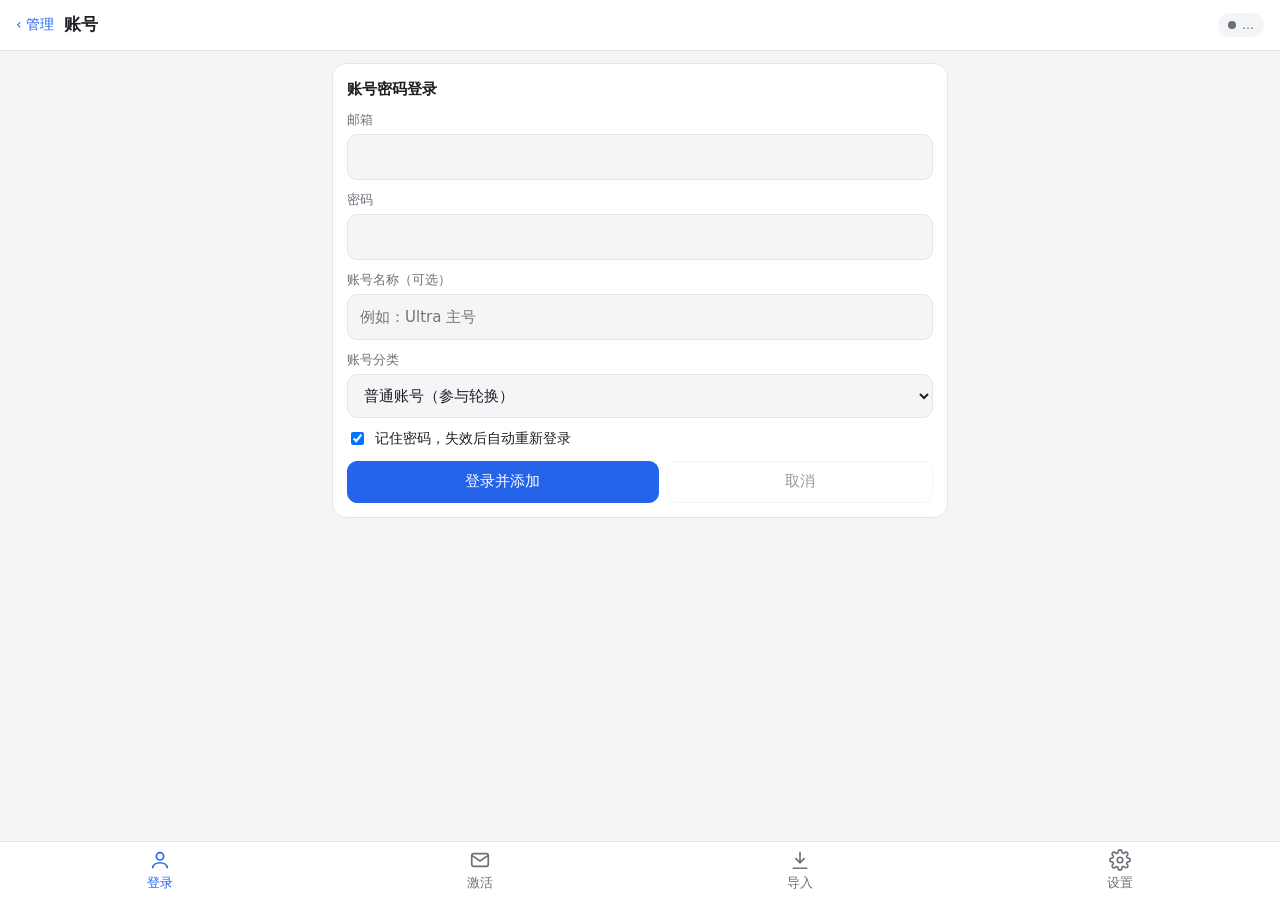
==== dual-runtime/code/import-ui.html @ 694ccd88 "Pro/Ultra tiers for premium models; uniform quotas; send AI Studio membership tier header (enables g" ====
<!doctype html>
<html lang="zh-CN"><head><meta charset="utf-8"><meta name="viewport" content="width=device-width,initial-scale=1,viewport-fit=cover"><meta name="referrer" content="no-referrer"><meta http-equiv="Content-Security-Policy" content="default-src 'none'; script-src 'unsafe-inline'; style-src 'unsafe-inline'; connect-src 'self'; base-uri 'none'; form-action 'none'"><title>账号</title>
<style>
:root{--bg:#f4f5f7;--card:#fff;--line:#e3e5e8;--txt:#1d1f23;--sub:#6b7078;--pri:#2563eb;--ok:#16a34a;--warn:#d97706;--bad:#dc2626}
@media(prefers-color-scheme:dark){:root{--bg:#111316;--card:#1b1e23;--line:#2c3038;--txt:#e7e9ec;--sub:#9aa0a8;--pri:#5b8cff}}
*{box-sizing:border-box}html,body{margin:0}body{font:15px/1.5 system-ui,-apple-system,sans-serif;background:var(--bg);color:var(--txt);padding-bottom:calc(72px + env(safe-area-inset-bottom))}
header{position:sticky;top:0;z-index:5;display:flex;align-items:center;gap:10px;padding:12px 16px;background:var(--card);border-bottom:1px solid var(--line)}
header a{color:var(--pri);text-decoration:none;font-size:14px}header h1{flex:1;margin:0;font-size:17px}
.chip{display:inline-flex;align-items:center;gap:6px;padding:3px 10px;border-radius:99px;font-size:12px;background:var(--bg);color:var(--sub);white-space:nowrap}
.chip i{width:8px;height:8px;border-radius:50%;background:var(--sub)}.chip.ok i{background:var(--ok)}.chip.warn i{background:var(--warn)}.chip.bad i{background:var(--bad)}
main{max-width:640px;margin:0 auto;padding:12px}
section[data-tab]{display:none}section[data-tab].on{display:block}
.card{background:var(--card);border:1px solid var(--line);border-radius:14px;padding:14px;margin-bottom:12px}
.card h2{margin:0 0 10px;font-size:15px;display:flex;align-items:center;justify-content:space-between;gap:8px}
label.f{display:block;font-size:13px;color:var(--sub);margin:10px 0 4px}
input:not([type=checkbox]):not([type=file]),select,textarea{width:100%;padding:11px 12px;border:1px solid var(--line);border-radius:10px;background:var(--bg);color:var(--txt);font:inherit}
textarea{min-height:160px;font:13px ui-monospace,monospace}
.row{display:flex;gap:8px}.row>*{flex:1;min-width:0}
.btns{display:flex;flex-wrap:wrap;gap:8px;margin-top:12px}
button{min-height:42px;padding:0 16px;border:1px solid var(--line);border-radius:10px;background:var(--card);color:var(--txt);font:inherit;cursor:pointer}
button.p{background:var(--pri);border-color:var(--pri);color:#fff}button:disabled{opacity:.45}
.btns button{flex:1 1 auto}
.chk{display:flex;align-items:center;gap:8px;margin-top:10px;font-size:14px}
.sw{display:flex;align-items:center;justify-content:space-between;gap:12px}
.sw input{appearance:none;width:46px;height:26px;border-radius:99px;background:var(--line);position:relative;flex:none;margin:0;cursor:pointer}
.sw input::after{content:"";position:absolute;top:3px;left:3px;width:20px;height:20px;border-radius:50%;background:#fff;transition:left .15s}
.sw input:checked{background:var(--pri)}.sw input:checked::after{left:23px}.sw input:disabled{opacity:.5}
.card h2{flex-wrap:wrap}.sub{overflow-wrap:anywhere;color:var(--sub);font-size:13px}
pre.out{margin:12px 0 0;white-space:pre-wrap;overflow-wrap:anywhere;background:var(--bg);border-radius:10px;padding:10px;font-size:13px;max-height:260px;overflow:auto}pre.out:empty{display:none}
.item{display:flex;align-items:center;gap:10px;padding:10px 0;border-top:1px solid var(--line)}.item:first-child{border-top:0}
.item div{flex:1;min-width:0}.item b{display:block;overflow:hidden;text-overflow:ellipsis;white-space:nowrap}
#wcode{font-size:24px;letter-spacing:2px}
nav{position:fixed;left:0;right:0;bottom:0;z-index:5;display:flex;background:var(--card);border-top:1px solid var(--line);padding-bottom:env(safe-area-inset-bottom)}
nav button{flex:1;border:0;border-radius:0;background:none;min-height:58px;color:var(--sub);font-size:13px;display:flex;flex-direction:column;align-items:center;justify-content:center;gap:2px}
nav button svg{width:22px;height:22px;fill:none;stroke:currentColor;stroke-width:1.8}
nav button.on{color:var(--pri)}
dialog{border:0;border-radius:16px;padding:0;width:min(560px,calc(100vw - 24px));max-height:calc(100vh - 32px);background:var(--card);color:var(--txt)}
dialog::backdrop{background:rgba(0,0,0,.45)}
.dh{display:flex;align-items:center;justify-content:space-between;padding:14px 16px;border-bottom:1px solid var(--line)}.dh b{font-size:16px}
.db{padding:14px 16px;overflow:auto;max-height:calc(100vh - 170px)}
.df{display:flex;gap:8px;padding:12px 16px;border-top:1px solid var(--line)}.df button{flex:1}
ol.steps{margin:0;padding-left:20px}ol.steps li{margin:0 0 12px}ol.steps code{background:var(--bg);padding:1px 6px;border-radius:6px;font-size:13px;word-break:break-all}
.x{min-height:36px;padding:0 10px;border:0;background:none;font-size:20px;color:var(--sub)}
.warn{background:rgba(217,119,6,.12);color:var(--txt);border-radius:10px;padding:8px 10px;font-size:13px;margin:10px 0 0}
</style></head>
<body>
<header><a href="/">‹ 管理</a><h1>账号</h1><span id="mchip" class="chip"><i></i><span id="mtext">…</span></span></header>
<main>
<section data-tab="login" class="on">
<div class="card"><h2>账号密码登录</h2>
<form id="lf" autocomplete="off" onsubmit="return false">
<label class="f" for="le">邮箱</label><input id="le" type="email" autocomplete="off" autocapitalize="off" spellcheck="false">
<label class="f" for="lp">密码</label><input id="lp" type="password" autocomplete="new-password">
<label class="f" for="lname">账号名称（可选）</label><input id="lname" maxlength="40" autocomplete="off" placeholder="例如：Ultra 主号">
<label class="f" for="ltier">账号分类</label><select id="ltier"><option value="standard">普通账号（参与轮换）</option><option value="pro">Pro 账号（可用 gemini-4-argon）</option><option value="ultra">Ultra 账号（可用 gemini-4-argon）</option></select>
<label class="chk"><input id="lrem" type="checkbox" checked>记住密码，失效后自动重新登录</label>
<div class="btns"><button id="lgo" class="p" type="button">登录并添加</button><button id="lcancel" type="button" disabled>取消</button></div>
<div id="lneed" hidden><label class="f" id="lprompt" for="lv"></label><div class="row"><input id="lv" autocomplete="one-time-code"><button id="lsend" class="p" type="button" style="flex:none">提交</button></div></div>
</form>
<pre id="lres" class="out" role="status" aria-live="polite"></pre></div>
</section>
<section data-tab="ws">
<div class="card"><h2>Workspace 激活<span id="wstat" class="sub"></span></h2>
<div class="btns" style="margin-top:0"><button id="wlist" class="p" type="button">读取待激活</button><button id="wauth" type="button">授权邮箱</button><button id="wcancel" type="button" disabled>取消</button></div>
<div id="wneed" hidden><p>打开 <a id="wuri" target="_blank" rel="noopener noreferrer"></a> 输入</p><pre id="wcode"></pre></div>
<div id="witems" style="margin-top:8px"></div>
<pre id="wres" class="out" role="status" aria-live="polite"></pre></div>
</section>
<section data-tab="cookie">
<div class="card"><h2>Cookie 导入</h2>
<label class="f" for="file">JSON 文件</label><input id="file" type="file" accept=".json,application/json">
<label class="f" for="raw">或粘贴</label>
<textarea id="raw" autocomplete="off" autocapitalize="off" spellcheck="false" placeholder="[…] 或 {cookies:[…],origins:[…]}"></textarea>
<label class="f" for="cname">账号名称（可选）</label><input id="cname" maxlength="40" autocomplete="off" placeholder="例如：Ultra 主号">
<label class="f" for="ctier">账号分类</label><select id="ctier"><option value="standard">普通账号（参与轮换）</option><option value="pro">Pro 账号（可用 gemini-4-argon）</option><option value="ultra">Ultra 账号（可用 gemini-4-argon）</option></select>
<div class="btns"><button id="convert" type="button">校验</button><button id="send" class="p" type="button" disabled>导入</button><button id="clear" type="button">清空</button></div>
<pre id="result" class="out" role="status" aria-live="polite"></pre></div>
</section>
<section data-tab="set">
<div class="card"><h2>AI Studio 应用<button id="tahelp" type="button" style="min-height:32px;padding:0 12px;font-size:13px">教程</button></h2>
<div id="tastat" class="sub"></div>
<label class="f" for="taurl">应用链接</label><input id="taurl" inputmode="url" autocapitalize="off" spellcheck="false" placeholder="https://ai.studio/apps/…">
<div class="btns"><button id="tasave" class="p" type="button">保存</button><button id="taapply" type="button">立即生效</button></div>
<pre id="tares" class="out"></pre></div>
<div class="card"><div class="sw"><div><b>Pro/Ultra 专用实例</b><div id="usub" class="sub"></div></div><input id="uon" type="checkbox" aria-label="Pro/Ultra 专用实例"></div>
<label class="f" for="uslot">专用实例</label><select id="uslot"><option value="A">实例 A</option><option value="B">实例 B</option></select>
<div id="ulist" class="sub" style="margin-top:8px"></div><pre id="ures" class="out"></pre></div>
<div class="card"><div class="sw"><div><b>单实例运行</b><div id="msub" class="sub"></div></div><input id="msingle" type="checkbox" aria-label="单实例运行"></div><pre id="mres" class="out"></pre></div>
<div class="card"><h2>登录代理<span id="pxs" class="sub"></span></h2>
<form onsubmit="return false" autocomplete="off">
<div class="row"><select id="pxt" style="flex:0 0 110px"><option value="socks5">SOCKS5</option><option value="http">HTTP</option></select><input id="pxh" placeholder="地址"></div>
<div class="row" style="margin-top:8px"><input id="pxp" type="number" inputmode="numeric" placeholder="端口" style="flex:0 0 110px"><input id="pxu" placeholder="用户名" autocomplete="off"></div>
<input id="pxw" type="password" placeholder="密码（留空不改）" autocomplete="new-password" style="margin-top:8px">
<label class="chk"><input id="pxe" type="checkbox" checked>启用</label>
<div class="btns"><button id="pxsave" class="p" type="button">保存</button><button id="pxclear" type="button">恢复默认</button></div>
</form></div>
<div class="card" id="wcfgbox"><h2>Workspace 与收信</h2>
<form onsubmit="return false" autocomplete="off">
<label class="f" for="wdom">Workspace 账号域名</label><input id="wdom" autocapitalize="off" spellcheck="false" placeholder="example.com">
<label class="f" for="wprovider">收信方式</label><select id="wprovider"><option value="tempmail">Cloudflare 临时邮箱 API</option><option value="graph">Microsoft Graph</option></select>
<label class="f" for="wmail">收信邮箱（完整地址）</label><input id="wmail" type="email" autocapitalize="off" spellcheck="false" placeholder="inbox@example.com">
<div id="wtempfields">
<label class="f" for="wapi">邮箱 API 地址</label><input id="wapi" type="url" autocapitalize="off" spellcheck="false" placeholder="https://mail-api.example.com">
<label class="f" for="wta">API 管理密码</label><input id="wta" type="password" placeholder="留空不改" autocomplete="new-password"><div id="wsecret" class="sub"></div>
</div>
<div id="wgraphfields" hidden><label class="f" for="wcid">Azure 应用 ID</label><input id="wcid" autocapitalize="off" spellcheck="false"></div>
<label class="f" for="wrec">辅助邮箱</label><input id="wrec" type="email" autocapitalize="off" spellcheck="false">
<label class="f" for="wkey">主题关键词</label><input id="wkey" placeholder="逗号分隔">
<div class="btns"><button id="wsave" class="p" type="button">保存收信设置</button></div>
<pre id="wcfgres" class="out" role="status" aria-live="polite"></pre>
</form></div>
</section>
</main>
<dialog id="tadlg">
<div class="dh"><b>配置 AI Studio 应用</b><button class="x" type="button" data-close aria-label="关闭">×</button></div>
<div class="db">
<ol class="steps">
<li>用任意一个已加入账号池的 Google 账号打开 <a href="https://aistudio.google.com/apps" target="_blank" rel="noopener noreferrer">aistudio.google.com/apps</a>，点 <b>Build</b> 新建一个空白应用。</li>
<li>在左侧文件中打开入口脚本（通常是 <code>index.tsx</code> 或 <code>index.js</code>），删除全部内容。</li>
<li>点下方“复制客户端脚本”，粘贴进去并保存。脚本连接地址保持 <code>ws://127.0.0.1:9998</code> 不变。</li>
<li>右侧预览出现 <code>[ProxyClient]</code> 开头的日志即表示脚本已运行；断开连接的报错可忽略。</li>
<li>点右上角 <b>Share</b>，访问权限设为 <b>Anyone with the link</b>，账号池里的其他账号才能打开。</li>
<li>复制浏览器地址栏中的链接，格式为 <code>https://ai.studio/apps/xxxxxxxx-xxxx-xxxx-xxxx-xxxxxxxxxxxx</code>，填入下方并保存。</li>
<li>点“立即生效”，两个实例会依次换号重启并加载新应用；不点则在下次换号时生效。</li>
</ol>
<div class="warn">应用链接只保存在服务器上，不会写入代码仓库。不要把链接公开，被删除或改为私有后需要重新配置。</div>
<label class="f" for="taurl2">应用链接</label><input id="taurl2" inputmode="url" autocapitalize="off" spellcheck="false" placeholder="https://ai.studio/apps/…">
<pre id="tares2" class="out"></pre>
</div>
<div class="df"><button id="tacopy" type="button">复制客户端脚本</button><button id="tasave2" class="p" type="button">保存</button></div>
</dialog>
<nav>
<button type="button" data-go="login" class="on"><svg viewBox="0 0 24 24"><circle cx="12" cy="8" r="4"/><path d="M4 21c0-4 4-6 8-6s8 2 8 6"/></svg>登录</button>
<button type="button" data-go="ws"><svg viewBox="0 0 24 24"><rect x="3" y="5" width="18" height="14" rx="2"/><path d="M3 7l9 6 9-6"/></svg>激活</button>
<button type="button" data-go="cookie"><svg viewBox="0 0 24 24"><path d="M12 3v12M7 10l5 5 5-5M4 21h16"/></svg>导入</button>
<button type="button" data-go="set"><svg viewBox="0 0 24 24"><circle cx="12" cy="12" r="3"/><path d="M19.4 15a1.7 1.7 0 0 0 .3 1.8l.1.1a2 2 0 1 1-2.8 2.8l-.1-.1a1.7 1.7 0 0 0-2.9 1.2V21a2 2 0 1 1-4 0v-.1a1.7 1.7 0 0 0-2.9-1.2l-.1.1a2 2 0 1 1-2.8-2.8l.1-.1A1.7 1.7 0 0 0 3 14H3a2 2 0 1 1 0-4h.1a1.7 1.7 0 0 0 1.2-2.9l-.1-.1a2 2 0 1 1 2.8-2.8l.1.1A1.7 1.7 0 0 0 10 3V3a2 2 0 1 1 4 0v.1a1.7 1.7 0 0 0 2.9 1.2l.1-.1a2 2 0 1 1 2.8 2.8l-.1.1A1.7 1.7 0 0 0 21 10h0a2 2 0 1 1 0 4h-.1a1.7 1.7 0 0 0-1.5 1z"/></svg>设置</button>
</nav>
<script>
"use strict";
const token="__CSRF_TOKEN__",limit=262144;
const $=id=>document.getElementById(id);
let prepared=null,busy=false;
function reset(){prepared=null;$("send").disabled=true;}
function convertCookies(text){
 if(new TextEncoder().encode(text).length>limit)throw Error("输入超过256 KiB");
 let d;try{d=JSON.parse(text);}catch{throw Error("JSON格式无效；请粘贴完整JSON，不是Cookie请求头");}
 const arr=Array.isArray(d)?d:d&&d.cookies;
 if(!Array.isArray(arr)||!arr.length||arr.length>200)throw Error("需要包含1至200个Cookie的数组");
 let sessions=0,defaults=0;const seen=new Set();
 const cookies=arr.map((c,i)=>{
  const fail=msg=>{throw Error("第"+(i+1)+"个Cookie："+msg);};
  if(!c||typeof c!=="object")fail("结构无效");
  if(typeof c.name!=="string"||!c.name||c.name.length>256||typeof c.value!=="string"||c.value.length>16384)fail("名称或值类型/长度无效");
  if(typeof c.domain!=="string"||!/^\.?([a-z0-9-]+\.)*google\.com$/i.test(c.domain))fail("缺少或不支持的域名，仅支持google.com及其子域");
  if(typeof c.path!=="string"||!c.path.startsWith("/")||c.path.length>2048)fail("缺少有效path");
  if(typeof c.httpOnly!=="boolean"||typeof c.secure!=="boolean")fail("缺少httpOnly或secure布尔属性");
  if(c.partitionKey != null ||c.partitioned===true)fail("暂不支持分区Cookie，避免转换时丢失属性");
  let expires=c.session===true?-1:(c.expires??c.expirationDate??-1);
  if(!Number.isFinite(expires)||expires< -1||expires>253402300799)fail("有效期必须是Unix秒时间戳或-1");
  if(expires===-1)sessions++;
  else if(expires<=Date.now()/1000)fail("Cookie已过期，请重新导出");
  const ss=c.sameSite == null ?"unspecified":String(c.sameSite).toLowerCase();
  const map={lax:"Lax",strict:"Strict",none:"None",no_restriction:"None",unspecified:"Lax"};
  if(!Object.hasOwn(map,ss))fail("无法识别SameSite");
  if(ss==="unspecified")defaults++;
  const sameSite=map[ss];
  if(sameSite==="None"&&!c.secure)fail("SameSite=None但secure=false，请检查原始导出");
  const key=JSON.stringify([c.name,c.domain,c.path]);
  if(seen.has(key))fail("名称、域名和路径重复");seen.add(key);
  return {name:c.name,value:c.value,domain:c.domain,path:c.path,expires,httpOnly:c.httpOnly,secure:c.secure,sameSite};
 });
 const origins=Array.isArray(d)?[]:(d.origins??[]);
 if(!Array.isArray(origins)||origins.length>20)throw Error("origins结构无效");
 const cleanOrigins=origins.map(o=>{
  if(!o||!["https://aistudio.google.com","https://ai.studio","https://accounts.google.com"].includes(o.origin)||!Array.isArray(o.localStorage)||o.localStorage.length>200)throw Error("不支持的origin或localStorage结构");
  if(o.indexedDB != null)throw Error("暂不支持含IndexedDB的认证文件，避免丢失状态");
  return {origin:o.origin,localStorage:o.localStorage.map(v=>{
   if(!v||typeof v.name!=="string"||typeof v.value!=="string"||v.name.length>1024||v.value.length>65536)throw Error("localStorage字段无效");
   return {name:v.name,value:v.value};
  })};
 });
 const data={cookies,origins:cleanOrigins};
 if(new TextEncoder().encode(JSON.stringify(data)).length>limit)throw Error("转换结果超过256 KiB");
 return {data,summary:"本地校验通过："+cookies.length+"个Cookie，"+cleanOrigins.length+"个origin。\n会话Cookie："+sessions+"个。"+(defaults?"\n注意："+defaults+"个未指定SameSite，按Lax转换。":"")+""};
}
$("raw").oninput=()=>{reset();$("file").value="";$("result").textContent="输入已更改，请重新转换。";};
$("file").onchange=()=>{reset();$("raw").value="";$("result").textContent="已选择文件，请点击本地转换。";};
$("convert").onclick=async()=>{
 if(busy)return;reset();const f=$("file").files[0];
 try{
  if(f&&f.size>limit)throw Error("文件超过256 KiB");
  const text=f?await f.text():$("raw").value;
  const result=convertCookies(text);prepared=result.data;
  $("result").textContent=result.summary;$("send").disabled=false;
 }catch(e){$("result").textContent=e.message;}
};
$("clear").onclick=()=>{reset();$("raw").value="";$("file").value="";$("result").textContent="已清空";};
$("send").onclick=async()=>{
 if(!prepared||busy)return;busy=true;
 for(const id of ["send","convert","raw","file","clear"])$(id).disabled=true;
 try{
  const r=await fetch("/api/import-account",{method:"POST",credentials:"same-origin",redirect:"error",headers:{"Content-Type":"application/json","X-Import-Token":token,"X-Account-Tier":$("ctier").value,"X-Account-Alias":encodeURIComponent($("cname").value.trim())},body:JSON.stringify(prepared)});
  const d=await r.json();
  if(r.ok){$("raw").value="";$("file").value="";$("cname").value="";$("result").textContent="导入成功：账号 #"+d.index+(d.alias?" · "+d.alias:"")+(d.tier==="ultra"?"（Ultra）":d.tier==="pro"?"（Pro）":"");uload();}
  else $("result").textContent=d.error||"服务器拒绝导入";
 }catch{$("result").textContent="未能确认导入结果。请先检查首页账号列表，避免重复导入。";}
 finally{busy=false;reset();for(const id of ["convert","raw","file","clear"])$(id).disabled=false;}
};
window.addEventListener("pagehide",()=>{reset();$("raw").value="";$("file").value="";});
let job=null,timer=null;
const STEP={pausing_worker:"正在暂停一个实例",starting:"正在启动",open:"正在打开登录页",email:"已提交邮箱",password:"已提交密码，等待结果",verifying:"正在验证"};
function lbusy(on){$("lgo").disabled=on;$("le").disabled=on;$("lp").disabled=on;$("lcancel").disabled=!on;}
async function lpost(url,body){const r=await fetch(url,{method:"POST",credentials:"same-origin",redirect:"error",headers:{"Content-Type":"application/json","X-Import-Token":token},body:JSON.stringify(body)});return {ok:r.ok,d:await r.json().catch(()=>({}))};}
function lshow(j){
 if(j.status==="need"){$("lneed").hidden=false;$("lprompt").textContent=(j.need.kind==="phone"?"需要手机号：":j.need.kind==="code"?"需要验证码：":"需要输入：")+(j.need.prompt||"");$("lv").type=j.need.kind==="phone"?"tel":"text";$("lres").textContent="等待输入";$("lv").focus();return;}
 $("lneed").hidden=true;
 if(j.status==="done"){$("lres").textContent="添加成功：账号 "+j.account+(j.message?"\n"+j.message:"");stop();return;}
 if(j.status==="failed"){$("lres").textContent="失败："+(j.message||"登录失败");stop();return;}
 $("lres").textContent=STEP[j.step]||"处理中";
}
function stop(){clearInterval(timer);timer=null;job=null;lbusy(false);$("lp").value="";}
async function poll(){if(!job)return;try{const r=await fetch("/api/login/job?id="+job,{credentials:"same-origin",redirect:"error"});const d=await r.json();if(!r.ok){$("lres").textContent=d.error||"查询失败";stop();return;}lshow(d);}catch{$("lres").textContent="连接中断，稍后刷新账号列表确认结果";}}
$("lgo").onclick=async()=>{
 const email=$("le").value.trim(),password=$("lp").value;
 if(!email||!password){$("lres").textContent="请填写邮箱和密码";return;}
 lbusy(true);$("lres").textContent="正在启动";
 try{const {ok,d}=await lpost("/api/login/start",{email,password,remember:$("lrem").checked,tier:$("ltier").value,alias:$("lname").value.trim()});$("lp").value="";
  if(!ok){$("lres").textContent=d.error||"无法开始登录";lbusy(false);return;}
  job=d.id;lshow(d);timer=setInterval(poll,2500);}
 catch{$("lres").textContent="无法开始登录";lbusy(false);}
};
$("lsend").onclick=async()=>{const v=$("lv").value.trim();if(!v||!job)return;$("lsend").disabled=true;
 try{const {ok,d}=await lpost("/api/login/job",{id:job,action:"input",value:v});$("lv").value="";if(!ok)$("lres").textContent=d.error||"提交失败";else lshow(d);}
 finally{$("lsend").disabled=false;}};
$("lcancel").onclick=async()=>{if(!job)return;await lpost("/api/login/job",{id:job,action:"cancel"}).catch(()=>{});$("lres").textContent="已取消";stop();};
window.addEventListener("pagehide",()=>{$("lp").value="";$("lv").value="";});
// ---- login proxy + workspace ----
const WSTEP={pausing_worker:"正在暂停一个实例",starting:"正在启动",running:"执行中"};
let wjob=null,wtimer=null;
function pxShow(p){$("pxs").textContent=p&&p.host?((p.enabled?"使用中：":"已停用：")+p.type+" "+p.host+":"+p.port+(p.username?"（"+p.username+"）":"")):(p&&p.source==="default"?"使用默认登录代理":"直连");
 if(p&&p.host){$("pxt").value=p.type;$("pxh").value=p.host;$("pxp").value=p.port;$("pxu").value=p.username||"";$("pxe").checked=p.enabled;}}
function wproviderShow(){const temp=$("wprovider").value==="tempmail";$("wtempfields").hidden=!temp;$("wgraphfields").hidden=temp;$("wauth").hidden=temp;}
$("wprovider").onchange=wproviderShow;
async function wload(){try{const r=await fetch("/api/ws/config",{credentials:"same-origin",redirect:"error"});const d=await r.json();if(!r.ok){$("wstat").textContent=d.error||"读取失败";return;}
 const c=d.config;$("wdom").value=c.domain||"";$("wmail").value=c.mailbox||c.tempmail_address||"";$("wapi").value=c.tempmail_api||"";$("wprovider").value=c.mail_provider||"tempmail";$("wcid").value=c.graph_client_id||"";$("wrec").value=c.recovery_email||"";$("wkey").value=(c.mail_subject_keywords||[]).join(",");
 $("wsecret").textContent=c.has_tempmail_admin?"密码已设置":"尚未设置密码";wproviderShow();
 const temp=$("wprovider").value==="tempmail",ready=c.domain&&$("wmail").value&&c.recovery_email&&(temp?c.tempmail_api&&c.has_tempmail_admin:c.graph_client_id);
 $("wstat").textContent=ready?(temp?"API 已配置":d.mailAuthorized?"邮箱已授权":"邮箱未授权"):"设置未完成";pxShow(d.proxy);
 }catch{$("wstat").textContent="读取失败";}}
$("pxsave").onclick=async()=>{const {ok,d}=await lpost("/api/login-proxy",{type:$("pxt").value,host:$("pxh").value.trim(),port:Number($("pxp").value),username:$("pxu").value.trim(),password:$("pxw").value,enabled:$("pxe").checked}).catch(()=>({ok:false,d:{}}));$("pxw").value="";
 if(!ok){$("pxs").textContent=d.error||"保存失败";return;}pxShow(d.proxy);};
$("pxclear").onclick=async()=>{const {ok,d}=await lpost("/api/login-proxy",{clear:true}).catch(()=>({ok:false,d:{}}));if(ok){["pxh","pxp","pxu","pxw"].forEach(k=>$(k).value="");pxShow(d.proxy);}};
function wsettings(){
 const p={domain:$("wdom").value.trim(),mailbox:$("wmail").value.trim(),mail_provider:$("wprovider").value,recovery_email:$("wrec").value.trim(),mail_subject_keywords:$("wkey").value.split(/[,，]/).map(x=>x.trim()).filter(Boolean)};
 if(!p.domain||!p.mailbox||!p.recovery_email)throw Error("请填写账号域名、完整收信邮箱和辅助邮箱");
 if(p.mail_provider==="tempmail"){
  let u;try{u=new URL($("wapi").value.trim());}catch{throw Error("请填写有效的邮箱 API 地址");}
  if(u.protocol!=="https:"||u.username||u.password||u.search||u.hash||!['','/'].includes(u.pathname))throw Error("API 地址应为 HTTPS 根地址，不是收件箱页面或带 JWT 的链接");
  p.tempmail_api=u.origin;p.tempmail_admin=$("wta").value;
 }else{p.graph_client_id=$("wcid").value.trim();if(!p.graph_client_id)throw Error("请填写 Azure 应用 ID");}
 return p;
}
$("wsave").onclick=async()=>{const out=$("wcfgres");let payload;try{payload=wsettings();}catch(e){out.textContent=e.message;return;}
 $("wsave").disabled=true;out.textContent="正在保存";
 try{const {ok,d}=await lpost("/api/ws/config",payload);if(!ok){out.textContent=d.error||"保存失败";return;}
  $("wta").value="";$("witems").textContent="";out.textContent="已保存 · "+payload.mailbox;await wload();
 }catch{out.textContent="保存结果未确认，请刷新后检查";}finally{$("wsave").disabled=false;}
};
function wbusy(b){["wauth","wlist"].forEach(k=>$(k).disabled=b);$("wcancel").disabled=!b;document.querySelectorAll(".wrun").forEach(x=>x.disabled=b);}
function wstop(){clearInterval(wtimer);wtimer=null;wjob=null;wbusy(false);$("wneed").hidden=true;}
function witems(list){const box=$("witems");box.textContent="";if(!list.length){box.innerHTML='<p class="sub">没有待激活的账号</p>';return;}
 for(const it of list){const row=document.createElement("div");row.className="item";
  const info=document.createElement("div"),t=document.createElement("b"),m=document.createElement("span");t.textContent=it.alias||"(未知收件人)";m.className="sub";m.textContent=it.time||"";info.append(t,m);
  const b=document.createElement("button");b.className="wrun p";b.type="button";b.textContent="激活";b.onclick=()=>wstart("run",it.id);
  row.append(info,b);box.append(row);}}
function wshow(j){
 if(j.status==="need"&&j.need&&j.need.kind==="device"){$("wneed").hidden=false;$("wuri").href=j.need.uri;$("wuri").textContent=j.need.uri;$("wcode").textContent=j.need.code;$("wres").textContent="等待授权";return;}
 $("wneed").hidden=true;const log=(j.log||[]).join("\n");
 const resume=j.resume==="failed"?"\n实例恢复未确认，请查看管理页面":"";
 if(j.status==="done"){
  if(j.kind==="list"){witems(j.items||[]);$("wres").textContent="";}
  else if(j.kind==="mail-auth"){$("wres").textContent="邮箱授权成功";wload();}
  else $("wres").textContent="添加成功：账号 "+j.account+(j.email?"（"+j.email+"）":"")+(j.message?"\n"+j.message:"")+resume;
  if(j.resume!=="resuming")wstop();return;}
 if(j.status==="failed"){$("wres").textContent="失败："+(j.message||"")+resume+(log?"\n\n"+log:"");if(j.resume!=="resuming")wstop();return;}
 $("wres").textContent=(WSTEP[j.step]||"处理中")+(log?"\n\n"+log:"");}
async function wpoll(){if(!wjob)return;try{const r=await fetch("/api/ws/job?id="+wjob,{credentials:"same-origin",redirect:"error"});const d=await r.json();if(!r.ok){$("wres").textContent=d.error||"查询失败";wstop();return;}wshow(d);}catch{}}
async function wstart(kind,mailId){if(kind==="run"&&!confirm("将为这个账号改密、绑定两步验证和辅助邮箱，并"+pauseText()+"。继续？"))return;
 wbusy(true);$("wres").textContent="正在启动";
 const {ok,d}=await lpost("/api/ws/start",{kind,mailId}).catch(()=>({ok:false,d:{}}));
 if(!ok){$("wres").textContent=d.error||"无法开始";wbusy(false);return;}wjob=d.id;wshow(d);wtimer=setInterval(wpoll,3000);}
$("wauth").onclick=()=>wstart("mail-auth");$("wlist").onclick=()=>wstart("list");
$("wcancel").onclick=async()=>{if(!wjob)return;await lpost("/api/ws/cancel",{id:wjob}).catch(()=>{});$("wres").textContent="正在取消并恢复实例";};
window.addEventListener("pagehide",()=>{$("pxw").value="";$("wta").value="";});
// ---- tabs + run mode ----
function tab(t){document.querySelectorAll("section[data-tab]").forEach(x=>x.classList.toggle("on",x.dataset.tab===t));document.querySelectorAll("nav button").forEach(x=>x.classList.toggle("on",x.dataset.go===t));try{sessionStorage.setItem("imtab",t);}catch{}scrollTo(0,0);}
document.querySelectorAll("nav button").forEach(b=>b.onclick=()=>tab(b.dataset.go));
try{const t=sessionStorage.getItem("imtab");if(t&&document.querySelector('section[data-tab="'+t+'"]'))tab(t);}catch{}
let mode=null,mtimer=null;
function pauseText(){return mode&&mode.single?"暂停唯一实例，期间无法处理请求":"暂时停用一个实例";}
function mshow(m){mode=m;const busy=["parking","resuming","pending"].includes(m.phase);
 $("msingle").checked=m.single;$("msingle").disabled=busy||m.leaseActive;
 const txt={dual:"双实例",parked:"单实例",parking:"切换中",pending:"切换中",resuming:"恢复中"}[m.phase]||m.phase;
 $("mtext").textContent=m.leaseActive?txt+" · 登录中":txt;
 $("mchip").className="chip "+(m.error?"bad":busy||m.leaseActive?"warn":"ok");
 $("msub").textContent=m.single?("实例 "+m.serving+" 运行，"+m.parked+" 停用；登录时暂停 "+m.serving):"两个实例运行；登录时暂停其中一个";
 $("mres").textContent=m.error||"";
 clearTimeout(mtimer);mtimer=setTimeout(mload,busy||m.leaseActive?3000:15000);}
async function mload(){try{const r=await fetch("/api/run-mode",{credentials:"same-origin",redirect:"error"});const d=await r.json();if(r.ok)mshow(d);else{$("mtext").textContent="未知";mtimer=setTimeout(mload,15000);}}catch{mtimer=setTimeout(mload,15000);}}
$("msingle").onchange=async()=>{const single=$("msingle").checked;
 if(single&&!confirm("停用一个实例，只保留一个处理请求。继续？")){$("msingle").checked=false;return;}
 $("msingle").disabled=true;const {ok,d}=await lpost("/api/run-mode",{single}).catch(()=>({ok:false,d:{}}));
 if(!ok){$("mres").textContent=d.error||"切换失败";$("msingle").checked=!single;$("msingle").disabled=false;return;}mshow(d);};
// ---- Pro/Ultra dedicated instance ----
let utimer=null;
function ushow(u){
 $("uon").checked=u.enabled;$("uslot").value=u.slot;$("uon").disabled=false;$("uslot").disabled=false;
 const ul=u.ultraAccounts||[],pl=u.proAccounts||[],n=ul.length+pl.length;
 $("usub").textContent=!u.enabled?"已关闭：账号不按分类分配，Pro/Ultra 账号也参与普通轮换":u.single?"已开启，但单实例模式下暂不生效":"实例 "+u.slot+" 只用 Pro/Ultra 账号，另一实例只用普通账号";
 $("ulist").textContent=n?[ul.length?"Ultra 账号："+ul.map(x=>"#"+x).join("、"):"",pl.length?"Pro 账号："+pl.map(x=>"#"+x).join("、"):""].filter(Boolean).join("；"):"还没有 Pro/Ultra 账号。登录或导入时选择分类，或在管理后台账号详情里修改。";
}
async function uload(){clearTimeout(utimer);try{const r=await fetch("/api/ultra-mode",{credentials:"same-origin",redirect:"error"});const d=await r.json();if(r.ok)ushow(d);}catch{}utimer=setTimeout(uload,20000);}
async function usave(){
 const enabled=$("uon").checked,slot=$("uslot").value;
 if(enabled&&!confirm("开启后实例 "+slot+" 只用 Pro/Ultra 账号；空闲时会自动换成符合分类的账号。继续？")){$("uon").checked=false;return;}
 $("uon").disabled=true;$("uslot").disabled=true;
 const {ok,d}=await lpost("/api/ultra-mode",{enabled,slot}).catch(()=>({ok:false,d:{}}));
 $("ures").textContent=ok?"已保存":(d.error||"保存失败");if(ok)ushow(d);else uload();}
$("uon").onchange=usave;$("uslot").onchange=()=>{if($("uon").checked)usave();};
uload();
// ---- AI Studio app ----
let ta=null,tatimer=null;
function tashow(t){ta=t;
 $("tastat").textContent=t.configured?(t.consistent?"已配置 · "+t.appId.slice(0,8)+"…":"两个实例配置不一致，请重新保存"):"未配置";
 if(t.url&&!$("taurl").value)$("taurl").value=t.url;
 $("taapply").disabled=!t.configured||!!t.applying;
 const r=t.lastApply&&t.lastApply.result,name={ok:"已重启",skipped:"忙碌，下次换号生效",failed:"失败"};
 $("tares").textContent=t.applying?"正在应用到实例 "+(t.applying.slot||"")+"…":r?"A "+name[r.A]+"，B "+name[r.B]:"";
 clearTimeout(tatimer);if(t.applying)tatimer=setTimeout(taload,4000);}
async function taload(){try{const r=await fetch("/api/target-app",{credentials:"same-origin",redirect:"error"});const d=await r.json();if(!r.ok)return;tashow(d);
  if(!d.configured&&!sessionStorage.getItem("tadlgShown")){sessionStorage.setItem("tadlgShown","1");tab("set");taopen();}}catch{}}
function taopen(){$("taurl2").value=$("taurl").value;$("tares2").textContent="";const d=$("tadlg");if(d.showModal)d.showModal();else d.setAttribute("open","");}
function taclose(){const d=$("tadlg");if(d.close)d.close();else d.removeAttribute("open");}
async function tasave(v,out){const url=v.trim();if(!url){out.textContent="请填写应用链接";return false;}
 const {ok,d}=await lpost("/api/target-app",{url}).catch(()=>({ok:false,d:{}}));
 if(!ok){out.textContent=d.error||"保存失败";return false;}$("taurl").value=d.url;tashow(d);out.textContent="已保存，下次换号生效";return true;}
$("tahelp").onclick=taopen;document.querySelectorAll("#tadlg [data-close]").forEach(b=>b.onclick=taclose);
$("tadlg").addEventListener("click",e=>{if(e.target===$("tadlg"))taclose();});
$("tasave").onclick=()=>tasave($("taurl").value,$("tares"));
$("tasave2").onclick=async()=>{if(await tasave($("taurl2").value,$("tares2")))setTimeout(taclose,800);};
$("taapply").onclick=async()=>{if(!confirm("两个实例会依次换号重启，期间请求可能变慢。继续？"))return;
 $("taapply").disabled=true;const {ok,d}=await lpost("/api/target-app",{action:"apply"}).catch(()=>({ok:false,d:{}}));
 if(!ok){$("tares").textContent=d.error||"操作失败";$("taapply").disabled=false;return;}tashow(d);};
$("tacopy").onclick=async()=>{const b=$("tacopy");b.disabled=true;
 try{const r=await fetch("/api/client-script",{credentials:"same-origin",redirect:"error"});if(!r.ok)throw Error();const t=await r.text();
  try{await navigator.clipboard.writeText(t);b.textContent="已复制";}
  catch{const a=document.createElement("textarea");a.value=t;a.style.cssText="position:fixed;opacity:0";document.body.append(a);a.select();document.execCommand("copy");a.remove();b.textContent="已复制";}}
 catch{$("tares2").textContent="复制失败，请刷新后重试";}
 finally{b.disabled=false;setTimeout(()=>b.textContent="复制客户端脚本",2000);}};
taload();
mload();
wload();
</script></body></html>
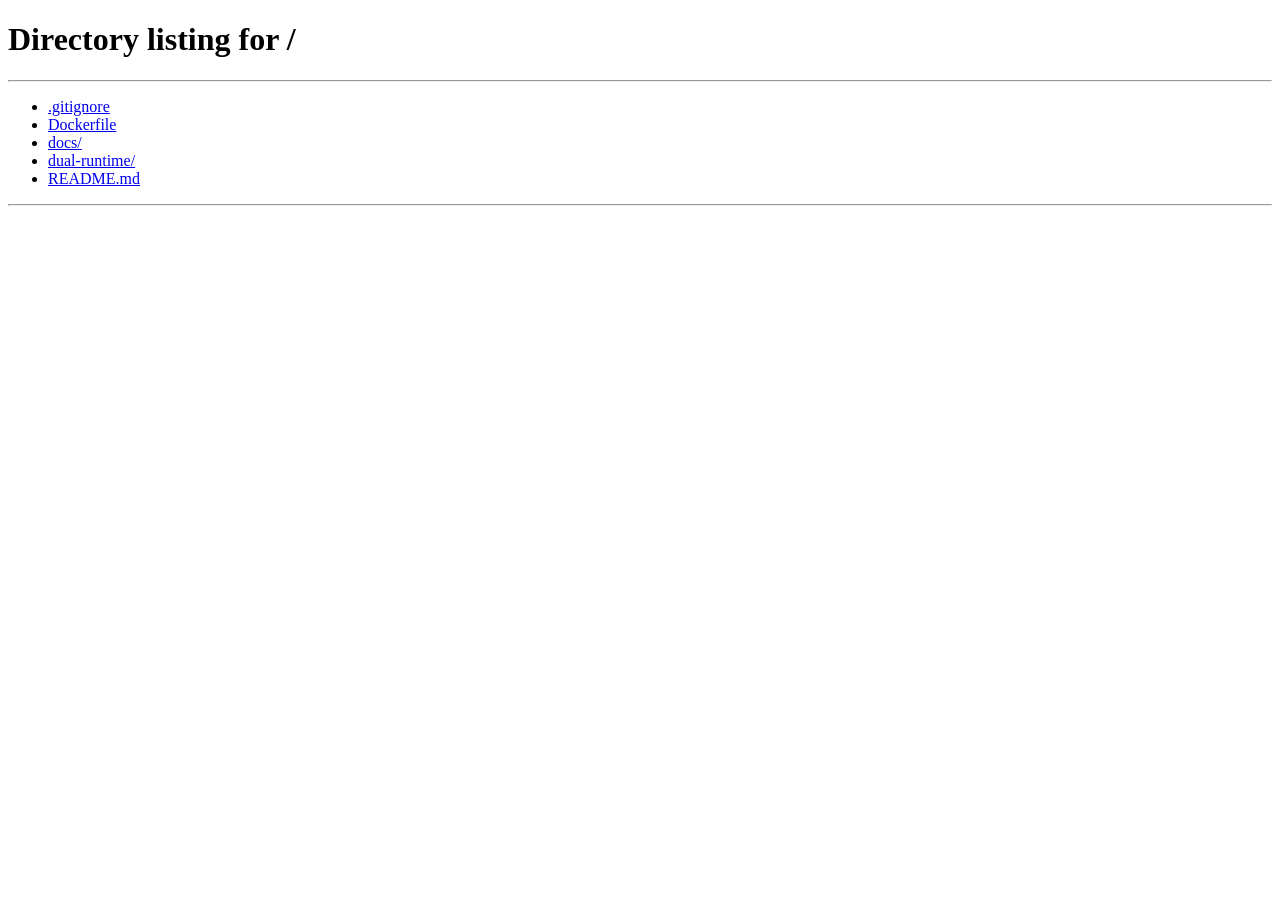
==== commit 450c9768: "Console: regroup into overview/accounts(+add)/models/usage/history/settings - Move add-account (cook" ====
--- a/dual-runtime/code/import-ui.html
+++ b/dual-runtime/code/import-ui.html
@@ -1,363 +1,7 @@
 <!doctype html>
-<html lang="zh-CN"><head><meta charset="utf-8"><meta name="viewport" content="width=device-width,initial-scale=1,viewport-fit=cover"><meta name="referrer" content="no-referrer"><meta http-equiv="Content-Security-Policy" content="default-src 'none'; script-src 'unsafe-inline'; style-src 'unsafe-inline'; connect-src 'self'; base-uri 'none'; form-action 'none'"><title>账号</title>
-<style>
-:root{--bg:#f4f5f7;--card:#fff;--line:#e3e5e8;--txt:#1d1f23;--sub:#6b7078;--pri:#2563eb;--ok:#16a34a;--warn:#d97706;--bad:#dc2626}
-@media(prefers-color-scheme:dark){:root{--bg:#111316;--card:#1b1e23;--line:#2c3038;--txt:#e7e9ec;--sub:#9aa0a8;--pri:#5b8cff}}
-*{box-sizing:border-box}html,body{margin:0}body{font:15px/1.5 system-ui,-apple-system,sans-serif;background:var(--bg);color:var(--txt);padding-bottom:calc(72px + env(safe-area-inset-bottom))}
-header{position:sticky;top:0;z-index:5;display:flex;align-items:center;gap:10px;padding:12px 16px;background:var(--card);border-bottom:1px solid var(--line)}
-header a{color:var(--pri);text-decoration:none;font-size:14px}header h1{flex:1;margin:0;font-size:17px}
-.chip{display:inline-flex;align-items:center;gap:6px;padding:3px 10px;border-radius:99px;font-size:12px;background:var(--bg);color:var(--sub);white-space:nowrap}
-.chip i{width:8px;height:8px;border-radius:50%;background:var(--sub)}.chip.ok i{background:var(--ok)}.chip.warn i{background:var(--warn)}.chip.bad i{background:var(--bad)}
-main{max-width:640px;margin:0 auto;padding:12px}
-section[data-tab]{display:none}section[data-tab].on{display:block}
-.card{background:var(--card);border:1px solid var(--line);border-radius:14px;padding:14px;margin-bottom:12px}
-.card h2{margin:0 0 10px;font-size:15px;display:flex;align-items:center;justify-content:space-between;gap:8px}
-label.f{display:block;font-size:13px;color:var(--sub);margin:10px 0 4px}
-input:not([type=checkbox]):not([type=file]),select,textarea{width:100%;padding:11px 12px;border:1px solid var(--line);border-radius:10px;background:var(--bg);color:var(--txt);font:inherit}
-textarea{min-height:160px;font:13px ui-monospace,monospace}
-.row{display:flex;gap:8px}.row>*{flex:1;min-width:0}
-.btns{display:flex;flex-wrap:wrap;gap:8px;margin-top:12px}
-button{min-height:42px;padding:0 16px;border:1px solid var(--line);border-radius:10px;background:var(--card);color:var(--txt);font:inherit;cursor:pointer}
-button.p{background:var(--pri);border-color:var(--pri);color:#fff}button:disabled{opacity:.45}
-.btns button{flex:1 1 auto}
-.chk{display:flex;align-items:center;gap:8px;margin-top:10px;font-size:14px}
-.sw{display:flex;align-items:center;justify-content:space-between;gap:12px}
-.sw input{appearance:none;width:46px;height:26px;border-radius:99px;background:var(--line);position:relative;flex:none;margin:0;cursor:pointer}
-.sw input::after{content:"";position:absolute;top:3px;left:3px;width:20px;height:20px;border-radius:50%;background:#fff;transition:left .15s}
-.sw input:checked{background:var(--pri)}.sw input:checked::after{left:23px}.sw input:disabled{opacity:.5}
-.card h2{flex-wrap:wrap}.sub{overflow-wrap:anywhere;color:var(--sub);font-size:13px}
-pre.out{margin:12px 0 0;white-space:pre-wrap;overflow-wrap:anywhere;background:var(--bg);border-radius:10px;padding:10px;font-size:13px;max-height:260px;overflow:auto}pre.out:empty{display:none}
-.item{display:flex;align-items:center;gap:10px;padding:10px 0;border-top:1px solid var(--line)}.item:first-child{border-top:0}
-.item div{flex:1;min-width:0}.item b{display:block;overflow:hidden;text-overflow:ellipsis;white-space:nowrap}
-#wcode{font-size:24px;letter-spacing:2px}
-nav{position:fixed;left:0;right:0;bottom:0;z-index:5;display:flex;background:var(--card);border-top:1px solid var(--line);padding-bottom:env(safe-area-inset-bottom)}
-nav button{flex:1;border:0;border-radius:0;background:none;min-height:58px;color:var(--sub);font-size:13px;display:flex;flex-direction:column;align-items:center;justify-content:center;gap:2px}
-nav button svg{width:22px;height:22px;fill:none;stroke:currentColor;stroke-width:1.8}
-nav button.on{color:var(--pri)}
-dialog{border:0;border-radius:16px;padding:0;width:min(560px,calc(100vw - 24px));max-height:calc(100vh - 32px);background:var(--card);color:var(--txt)}
-dialog::backdrop{background:rgba(0,0,0,.45)}
-.dh{display:flex;align-items:center;justify-content:space-between;padding:14px 16px;border-bottom:1px solid var(--line)}.dh b{font-size:16px}
-.db{padding:14px 16px;overflow:auto;max-height:calc(100vh - 170px)}
-.df{display:flex;gap:8px;padding:12px 16px;border-top:1px solid var(--line)}.df button{flex:1}
-ol.steps{margin:0;padding-left:20px}ol.steps li{margin:0 0 12px}ol.steps code{background:var(--bg);padding:1px 6px;border-radius:6px;font-size:13px;word-break:break-all}
-.x{min-height:36px;padding:0 10px;border:0;background:none;font-size:20px;color:var(--sub)}
-.warn{background:rgba(217,119,6,.12);color:var(--txt);border-radius:10px;padding:8px 10px;font-size:13px;margin:10px 0 0}
-</style></head>
-<body>
-<header><a href="/">‹ 管理</a><h1>账号</h1><span id="mchip" class="chip"><i></i><span id="mtext">…</span></span></header>
-<main>
-<section data-tab="login" class="on">
-<div class="card"><h2>账号密码登录</h2>
-<form id="lf" autocomplete="off" onsubmit="return false">
-<label class="f" for="le">邮箱</label><input id="le" type="email" autocomplete="off" autocapitalize="off" spellcheck="false">
-<label class="f" for="lp">密码</label><input id="lp" type="password" autocomplete="new-password">
-<label class="f" for="lname">账号名称（可选）</label><input id="lname" maxlength="40" autocomplete="off" placeholder="例如：Ultra 主号">
-<label class="f" for="ltier">账号分类</label><select id="ltier"><option value="standard">普通账号（参与轮换）</option><option value="pro">Pro 账号（可用 gemini-4-argon）</option><option value="ultra">Ultra 账号（可用 gemini-4-argon）</option></select>
-<label class="chk"><input id="lrem" type="checkbox" checked>记住密码，失效后自动重新登录</label>
-<div class="btns"><button id="lgo" class="p" type="button">登录并添加</button><button id="lcancel" type="button" disabled>取消</button></div>
-<div id="lneed" hidden><label class="f" id="lprompt" for="lv"></label><div class="row"><input id="lv" autocomplete="one-time-code"><button id="lsend" class="p" type="button" style="flex:none">提交</button></div></div>
-</form>
-<pre id="lres" class="out" role="status" aria-live="polite"></pre></div>
-</section>
-<section data-tab="ws">
-<div class="card"><h2>Workspace 激活<span id="wstat" class="sub"></span></h2>
-<div class="btns" style="margin-top:0"><button id="wlist" class="p" type="button">读取待激活</button><button id="wauth" type="button">授权邮箱</button><button id="wcancel" type="button" disabled>取消</button></div>
-<div id="wneed" hidden><p>打开 <a id="wuri" target="_blank" rel="noopener noreferrer"></a> 输入</p><pre id="wcode"></pre></div>
-<div id="witems" style="margin-top:8px"></div>
-<pre id="wres" class="out" role="status" aria-live="polite"></pre></div>
-</section>
-<section data-tab="cookie">
-<div class="card"><h2>Cookie 导入</h2>
-<label class="f" for="file">JSON 文件</label><input id="file" type="file" accept=".json,application/json">
-<label class="f" for="raw">或粘贴</label>
-<textarea id="raw" autocomplete="off" autocapitalize="off" spellcheck="false" placeholder="[…] 或 {cookies:[…],origins:[…]}"></textarea>
-<label class="f" for="cname">账号名称（可选）</label><input id="cname" maxlength="40" autocomplete="off" placeholder="例如：Ultra 主号">
-<label class="f" for="ctier">账号分类</label><select id="ctier"><option value="standard">普通账号（参与轮换）</option><option value="pro">Pro 账号（可用 gemini-4-argon）</option><option value="ultra">Ultra 账号（可用 gemini-4-argon）</option></select>
-<div class="btns"><button id="convert" type="button">校验</button><button id="send" class="p" type="button" disabled>导入</button><button id="clear" type="button">清空</button></div>
-<pre id="result" class="out" role="status" aria-live="polite"></pre></div>
-</section>
-<section data-tab="set">
-<div class="card"><h2>AI Studio 应用<button id="tahelp" type="button" style="min-height:32px;padding:0 12px;font-size:13px">教程</button></h2>
-<div id="tastat" class="sub"></div>
-<label class="f" for="taurl">应用链接</label><input id="taurl" inputmode="url" autocapitalize="off" spellcheck="false" placeholder="https://ai.studio/apps/…">
-<div class="btns"><button id="tasave" class="p" type="button">保存</button><button id="taapply" type="button">立即生效</button></div>
-<pre id="tares" class="out"></pre></div>
-<div class="card"><div class="sw"><div><b>Pro/Ultra 专用实例</b><div id="usub" class="sub"></div></div><input id="uon" type="checkbox" aria-label="Pro/Ultra 专用实例"></div>
-<label class="f" for="uslot">专用实例</label><select id="uslot"><option value="A">实例 A</option><option value="B">实例 B</option></select>
-<div id="ulist" class="sub" style="margin-top:8px"></div><pre id="ures" class="out"></pre></div>
-<div class="card"><div class="sw"><div><b>单实例运行</b><div id="msub" class="sub"></div></div><input id="msingle" type="checkbox" aria-label="单实例运行"></div><pre id="mres" class="out"></pre></div>
-<div class="card"><h2>登录代理<span id="pxs" class="sub"></span></h2>
-<form onsubmit="return false" autocomplete="off">
-<div class="row"><select id="pxt" style="flex:0 0 110px"><option value="socks5">SOCKS5</option><option value="http">HTTP</option></select><input id="pxh" placeholder="地址"></div>
-<div class="row" style="margin-top:8px"><input id="pxp" type="number" inputmode="numeric" placeholder="端口" style="flex:0 0 110px"><input id="pxu" placeholder="用户名" autocomplete="off"></div>
-<input id="pxw" type="password" placeholder="密码（留空不改）" autocomplete="new-password" style="margin-top:8px">
-<label class="chk"><input id="pxe" type="checkbox" checked>启用</label>
-<div class="btns"><button id="pxsave" class="p" type="button">保存</button><button id="pxclear" type="button">恢复默认</button></div>
-</form></div>
-<div class="card" id="wcfgbox"><h2>Workspace 与收信</h2>
-<form onsubmit="return false" autocomplete="off">
-<label class="f" for="wdom">Workspace 账号域名</label><input id="wdom" autocapitalize="off" spellcheck="false" placeholder="example.com">
-<label class="f" for="wprovider">收信方式</label><select id="wprovider"><option value="tempmail">Cloudflare 临时邮箱 API</option><option value="graph">Microsoft Graph</option></select>
-<label class="f" for="wmail">收信邮箱（完整地址）</label><input id="wmail" type="email" autocapitalize="off" spellcheck="false" placeholder="inbox@example.com">
-<div id="wtempfields">
-<label class="f" for="wapi">邮箱 API 地址</label><input id="wapi" type="url" autocapitalize="off" spellcheck="false" placeholder="https://mail-api.example.com">
-<label class="f" for="wta">API 管理密码</label><input id="wta" type="password" placeholder="留空不改" autocomplete="new-password"><div id="wsecret" class="sub"></div>
-</div>
-<div id="wgraphfields" hidden><label class="f" for="wcid">Azure 应用 ID</label><input id="wcid" autocapitalize="off" spellcheck="false"></div>
-<label class="f" for="wrec">辅助邮箱</label><input id="wrec" type="email" autocapitalize="off" spellcheck="false">
-<label class="f" for="wkey">主题关键词</label><input id="wkey" placeholder="逗号分隔">
-<div class="btns"><button id="wsave" class="p" type="button">保存收信设置</button></div>
-<pre id="wcfgres" class="out" role="status" aria-live="polite"></pre>
-</form></div>
-</section>
-</main>
-<dialog id="tadlg">
-<div class="dh"><b>配置 AI Studio 应用</b><button class="x" type="button" data-close aria-label="关闭">×</button></div>
-<div class="db">
-<ol class="steps">
-<li>用任意一个已加入账号池的 Google 账号打开 <a href="https://aistudio.google.com/apps" target="_blank" rel="noopener noreferrer">aistudio.google.com/apps</a>，点 <b>Build</b> 新建一个空白应用。</li>
-<li>在左侧文件中打开入口脚本（通常是 <code>index.tsx</code> 或 <code>index.js</code>），删除全部内容。</li>
-<li>点下方“复制客户端脚本”，粘贴进去并保存。脚本连接地址保持 <code>ws://127.0.0.1:9998</code> 不变。</li>
-<li>右侧预览出现 <code>[ProxyClient]</code> 开头的日志即表示脚本已运行；断开连接的报错可忽略。</li>
-<li>点右上角 <b>Share</b>，访问权限设为 <b>Anyone with the link</b>，账号池里的其他账号才能打开。</li>
-<li>复制浏览器地址栏中的链接，格式为 <code>https://ai.studio/apps/xxxxxxxx-xxxx-xxxx-xxxx-xxxxxxxxxxxx</code>，填入下方并保存。</li>
-<li>点“立即生效”，两个实例会依次换号重启并加载新应用；不点则在下次换号时生效。</li>
-</ol>
-<div class="warn">应用链接只保存在服务器上，不会写入代码仓库。不要把链接公开，被删除或改为私有后需要重新配置。</div>
-<label class="f" for="taurl2">应用链接</label><input id="taurl2" inputmode="url" autocapitalize="off" spellcheck="false" placeholder="https://ai.studio/apps/…">
-<pre id="tares2" class="out"></pre>
-</div>
-<div class="df"><button id="tacopy" type="button">复制客户端脚本</button><button id="tasave2" class="p" type="button">保存</button></div>
-</dialog>
-<nav>
-<button type="button" data-go="login" class="on"><svg viewBox="0 0 24 24"><circle cx="12" cy="8" r="4"/><path d="M4 21c0-4 4-6 8-6s8 2 8 6"/></svg>登录</button>
-<button type="button" data-go="ws"><svg viewBox="0 0 24 24"><rect x="3" y="5" width="18" height="14" rx="2"/><path d="M3 7l9 6 9-6"/></svg>激活</button>
-<button type="button" data-go="cookie"><svg viewBox="0 0 24 24"><path d="M12 3v12M7 10l5 5 5-5M4 21h16"/></svg>导入</button>
-<button type="button" data-go="set"><svg viewBox="0 0 24 24"><circle cx="12" cy="12" r="3"/><path d="M19.4 15a1.7 1.7 0 0 0 .3 1.8l.1.1a2 2 0 1 1-2.8 2.8l-.1-.1a1.7 1.7 0 0 0-2.9 1.2V21a2 2 0 1 1-4 0v-.1a1.7 1.7 0 0 0-2.9-1.2l-.1.1a2 2 0 1 1-2.8-2.8l.1-.1A1.7 1.7 0 0 0 3 14H3a2 2 0 1 1 0-4h.1a1.7 1.7 0 0 0 1.2-2.9l-.1-.1a2 2 0 1 1 2.8-2.8l.1.1A1.7 1.7 0 0 0 10 3V3a2 2 0 1 1 4 0v.1a1.7 1.7 0 0 0 2.9 1.2l.1-.1a2 2 0 1 1 2.8 2.8l-.1.1A1.7 1.7 0 0 0 21 10h0a2 2 0 1 1 0 4h-.1a1.7 1.7 0 0 0-1.5 1z"/></svg>设置</button>
-</nav>
-<script>
-"use strict";
-const token="__CSRF_TOKEN__",limit=262144;
-const $=id=>document.getElementById(id);
-let prepared=null,busy=false;
-function reset(){prepared=null;$("send").disabled=true;}
-function convertCookies(text){
- if(new TextEncoder().encode(text).length>limit)throw Error("输入超过256 KiB");
- let d;try{d=JSON.parse(text);}catch{throw Error("JSON格式无效；请粘贴完整JSON，不是Cookie请求头");}
- const arr=Array.isArray(d)?d:d&&d.cookies;
- if(!Array.isArray(arr)||!arr.length||arr.length>200)throw Error("需要包含1至200个Cookie的数组");
- let sessions=0,defaults=0;const seen=new Set();
- const cookies=arr.map((c,i)=>{
-  const fail=msg=>{throw Error("第"+(i+1)+"个Cookie："+msg);};
-  if(!c||typeof c!=="object")fail("结构无效");
-  if(typeof c.name!=="string"||!c.name||c.name.length>256||typeof c.value!=="string"||c.value.length>16384)fail("名称或值类型/长度无效");
-  if(typeof c.domain!=="string"||!/^\.?([a-z0-9-]+\.)*google\.com$/i.test(c.domain))fail("缺少或不支持的域名，仅支持google.com及其子域");
-  if(typeof c.path!=="string"||!c.path.startsWith("/")||c.path.length>2048)fail("缺少有效path");
-  if(typeof c.httpOnly!=="boolean"||typeof c.secure!=="boolean")fail("缺少httpOnly或secure布尔属性");
-  if(c.partitionKey != null ||c.partitioned===true)fail("暂不支持分区Cookie，避免转换时丢失属性");
-  let expires=c.session===true?-1:(c.expires??c.expirationDate??-1);
-  if(!Number.isFinite(expires)||expires< -1||expires>253402300799)fail("有效期必须是Unix秒时间戳或-1");
-  if(expires===-1)sessions++;
-  else if(expires<=Date.now()/1000)fail("Cookie已过期，请重新导出");
-  const ss=c.sameSite == null ?"unspecified":String(c.sameSite).toLowerCase();
-  const map={lax:"Lax",strict:"Strict",none:"None",no_restriction:"None",unspecified:"Lax"};
-  if(!Object.hasOwn(map,ss))fail("无法识别SameSite");
-  if(ss==="unspecified")defaults++;
-  const sameSite=map[ss];
-  if(sameSite==="None"&&!c.secure)fail("SameSite=None但secure=false，请检查原始导出");
-  const key=JSON.stringify([c.name,c.domain,c.path]);
-  if(seen.has(key))fail("名称、域名和路径重复");seen.add(key);
-  return {name:c.name,value:c.value,domain:c.domain,path:c.path,expires,httpOnly:c.httpOnly,secure:c.secure,sameSite};
- });
- const origins=Array.isArray(d)?[]:(d.origins??[]);
- if(!Array.isArray(origins)||origins.length>20)throw Error("origins结构无效");
- const cleanOrigins=origins.map(o=>{
-  if(!o||!["https://aistudio.google.com","https://ai.studio","https://accounts.google.com"].includes(o.origin)||!Array.isArray(o.localStorage)||o.localStorage.length>200)throw Error("不支持的origin或localStorage结构");
-  if(o.indexedDB != null)throw Error("暂不支持含IndexedDB的认证文件，避免丢失状态");
-  return {origin:o.origin,localStorage:o.localStorage.map(v=>{
-   if(!v||typeof v.name!=="string"||typeof v.value!=="string"||v.name.length>1024||v.value.length>65536)throw Error("localStorage字段无效");
-   return {name:v.name,value:v.value};
-  })};
- });
- const data={cookies,origins:cleanOrigins};
- if(new TextEncoder().encode(JSON.stringify(data)).length>limit)throw Error("转换结果超过256 KiB");
- return {data,summary:"本地校验通过："+cookies.length+"个Cookie，"+cleanOrigins.length+"个origin。\n会话Cookie："+sessions+"个。"+(defaults?"\n注意："+defaults+"个未指定SameSite，按Lax转换。":"")+""};
-}
-$("raw").oninput=()=>{reset();$("file").value="";$("result").textContent="输入已更改，请重新转换。";};
-$("file").onchange=()=>{reset();$("raw").value="";$("result").textContent="已选择文件，请点击本地转换。";};
-$("convert").onclick=async()=>{
- if(busy)return;reset();const f=$("file").files[0];
- try{
-  if(f&&f.size>limit)throw Error("文件超过256 KiB");
-  const text=f?await f.text():$("raw").value;
-  const result=convertCookies(text);prepared=result.data;
-  $("result").textContent=result.summary;$("send").disabled=false;
- }catch(e){$("result").textContent=e.message;}
-};
-$("clear").onclick=()=>{reset();$("raw").value="";$("file").value="";$("result").textContent="已清空";};
-$("send").onclick=async()=>{
- if(!prepared||busy)return;busy=true;
- for(const id of ["send","convert","raw","file","clear"])$(id).disabled=true;
- try{
-  const r=await fetch("/api/import-account",{method:"POST",credentials:"same-origin",redirect:"error",headers:{"Content-Type":"application/json","X-Import-Token":token,"X-Account-Tier":$("ctier").value,"X-Account-Alias":encodeURIComponent($("cname").value.trim())},body:JSON.stringify(prepared)});
-  const d=await r.json();
-  if(r.ok){$("raw").value="";$("file").value="";$("cname").value="";$("result").textContent="导入成功：账号 #"+d.index+(d.alias?" · "+d.alias:"")+(d.tier==="ultra"?"（Ultra）":d.tier==="pro"?"（Pro）":"");uload();}
-  else $("result").textContent=d.error||"服务器拒绝导入";
- }catch{$("result").textContent="未能确认导入结果。请先检查首页账号列表，避免重复导入。";}
- finally{busy=false;reset();for(const id of ["convert","raw","file","clear"])$(id).disabled=false;}
-};
-window.addEventListener("pagehide",()=>{reset();$("raw").value="";$("file").value="";});
-let job=null,timer=null;
-const STEP={pausing_worker:"正在暂停一个实例",starting:"正在启动",open:"正在打开登录页",email:"已提交邮箱",password:"已提交密码，等待结果",verifying:"正在验证"};
-function lbusy(on){$("lgo").disabled=on;$("le").disabled=on;$("lp").disabled=on;$("lcancel").disabled=!on;}
-async function lpost(url,body){const r=await fetch(url,{method:"POST",credentials:"same-origin",redirect:"error",headers:{"Content-Type":"application/json","X-Import-Token":token},body:JSON.stringify(body)});return {ok:r.ok,d:await r.json().catch(()=>({}))};}
-function lshow(j){
- if(j.status==="need"){$("lneed").hidden=false;$("lprompt").textContent=(j.need.kind==="phone"?"需要手机号：":j.need.kind==="code"?"需要验证码：":"需要输入：")+(j.need.prompt||"");$("lv").type=j.need.kind==="phone"?"tel":"text";$("lres").textContent="等待输入";$("lv").focus();return;}
- $("lneed").hidden=true;
- if(j.status==="done"){$("lres").textContent="添加成功：账号 "+j.account+(j.message?"\n"+j.message:"");stop();return;}
- if(j.status==="failed"){$("lres").textContent="失败："+(j.message||"登录失败");stop();return;}
- $("lres").textContent=STEP[j.step]||"处理中";
-}
-function stop(){clearInterval(timer);timer=null;job=null;lbusy(false);$("lp").value="";}
-async function poll(){if(!job)return;try{const r=await fetch("/api/login/job?id="+job,{credentials:"same-origin",redirect:"error"});const d=await r.json();if(!r.ok){$("lres").textContent=d.error||"查询失败";stop();return;}lshow(d);}catch{$("lres").textContent="连接中断，稍后刷新账号列表确认结果";}}
-$("lgo").onclick=async()=>{
- const email=$("le").value.trim(),password=$("lp").value;
- if(!email||!password){$("lres").textContent="请填写邮箱和密码";return;}
- lbusy(true);$("lres").textContent="正在启动";
- try{const {ok,d}=await lpost("/api/login/start",{email,password,remember:$("lrem").checked,tier:$("ltier").value,alias:$("lname").value.trim()});$("lp").value="";
-  if(!ok){$("lres").textContent=d.error||"无法开始登录";lbusy(false);return;}
-  job=d.id;lshow(d);timer=setInterval(poll,2500);}
- catch{$("lres").textContent="无法开始登录";lbusy(false);}
-};
-$("lsend").onclick=async()=>{const v=$("lv").value.trim();if(!v||!job)return;$("lsend").disabled=true;
- try{const {ok,d}=await lpost("/api/login/job",{id:job,action:"input",value:v});$("lv").value="";if(!ok)$("lres").textContent=d.error||"提交失败";else lshow(d);}
- finally{$("lsend").disabled=false;}};
-$("lcancel").onclick=async()=>{if(!job)return;await lpost("/api/login/job",{id:job,action:"cancel"}).catch(()=>{});$("lres").textContent="已取消";stop();};
-window.addEventListener("pagehide",()=>{$("lp").value="";$("lv").value="";});
-// ---- login proxy + workspace ----
-const WSTEP={pausing_worker:"正在暂停一个实例",starting:"正在启动",running:"执行中"};
-let wjob=null,wtimer=null;
-function pxShow(p){$("pxs").textContent=p&&p.host?((p.enabled?"使用中：":"已停用：")+p.type+" "+p.host+":"+p.port+(p.username?"（"+p.username+"）":"")):(p&&p.source==="default"?"使用默认登录代理":"直连");
- if(p&&p.host){$("pxt").value=p.type;$("pxh").value=p.host;$("pxp").value=p.port;$("pxu").value=p.username||"";$("pxe").checked=p.enabled;}}
-function wproviderShow(){const temp=$("wprovider").value==="tempmail";$("wtempfields").hidden=!temp;$("wgraphfields").hidden=temp;$("wauth").hidden=temp;}
-$("wprovider").onchange=wproviderShow;
-async function wload(){try{const r=await fetch("/api/ws/config",{credentials:"same-origin",redirect:"error"});const d=await r.json();if(!r.ok){$("wstat").textContent=d.error||"读取失败";return;}
- const c=d.config;$("wdom").value=c.domain||"";$("wmail").value=c.mailbox||c.tempmail_address||"";$("wapi").value=c.tempmail_api||"";$("wprovider").value=c.mail_provider||"tempmail";$("wcid").value=c.graph_client_id||"";$("wrec").value=c.recovery_email||"";$("wkey").value=(c.mail_subject_keywords||[]).join(",");
- $("wsecret").textContent=c.has_tempmail_admin?"密码已设置":"尚未设置密码";wproviderShow();
- const temp=$("wprovider").value==="tempmail",ready=c.domain&&$("wmail").value&&c.recovery_email&&(temp?c.tempmail_api&&c.has_tempmail_admin:c.graph_client_id);
- $("wstat").textContent=ready?(temp?"API 已配置":d.mailAuthorized?"邮箱已授权":"邮箱未授权"):"设置未完成";pxShow(d.proxy);
- }catch{$("wstat").textContent="读取失败";}}
-$("pxsave").onclick=async()=>{const {ok,d}=await lpost("/api/login-proxy",{type:$("pxt").value,host:$("pxh").value.trim(),port:Number($("pxp").value),username:$("pxu").value.trim(),password:$("pxw").value,enabled:$("pxe").checked}).catch(()=>({ok:false,d:{}}));$("pxw").value="";
- if(!ok){$("pxs").textContent=d.error||"保存失败";return;}pxShow(d.proxy);};
-$("pxclear").onclick=async()=>{const {ok,d}=await lpost("/api/login-proxy",{clear:true}).catch(()=>({ok:false,d:{}}));if(ok){["pxh","pxp","pxu","pxw"].forEach(k=>$(k).value="");pxShow(d.proxy);}};
-function wsettings(){
- const p={domain:$("wdom").value.trim(),mailbox:$("wmail").value.trim(),mail_provider:$("wprovider").value,recovery_email:$("wrec").value.trim(),mail_subject_keywords:$("wkey").value.split(/[,，]/).map(x=>x.trim()).filter(Boolean)};
- if(!p.domain||!p.mailbox||!p.recovery_email)throw Error("请填写账号域名、完整收信邮箱和辅助邮箱");
- if(p.mail_provider==="tempmail"){
-  let u;try{u=new URL($("wapi").value.trim());}catch{throw Error("请填写有效的邮箱 API 地址");}
-  if(u.protocol!=="https:"||u.username||u.password||u.search||u.hash||!['','/'].includes(u.pathname))throw Error("API 地址应为 HTTPS 根地址，不是收件箱页面或带 JWT 的链接");
-  p.tempmail_api=u.origin;p.tempmail_admin=$("wta").value;
- }else{p.graph_client_id=$("wcid").value.trim();if(!p.graph_client_id)throw Error("请填写 Azure 应用 ID");}
- return p;
-}
-$("wsave").onclick=async()=>{const out=$("wcfgres");let payload;try{payload=wsettings();}catch(e){out.textContent=e.message;return;}
- $("wsave").disabled=true;out.textContent="正在保存";
- try{const {ok,d}=await lpost("/api/ws/config",payload);if(!ok){out.textContent=d.error||"保存失败";return;}
-  $("wta").value="";$("witems").textContent="";out.textContent="已保存 · "+payload.mailbox;await wload();
- }catch{out.textContent="保存结果未确认，请刷新后检查";}finally{$("wsave").disabled=false;}
-};
-function wbusy(b){["wauth","wlist"].forEach(k=>$(k).disabled=b);$("wcancel").disabled=!b;document.querySelectorAll(".wrun").forEach(x=>x.disabled=b);}
-function wstop(){clearInterval(wtimer);wtimer=null;wjob=null;wbusy(false);$("wneed").hidden=true;}
-function witems(list){const box=$("witems");box.textContent="";if(!list.length){box.innerHTML='<p class="sub">没有待激活的账号</p>';return;}
- for(const it of list){const row=document.createElement("div");row.className="item";
-  const info=document.createElement("div"),t=document.createElement("b"),m=document.createElement("span");t.textContent=it.alias||"(未知收件人)";m.className="sub";m.textContent=it.time||"";info.append(t,m);
-  const b=document.createElement("button");b.className="wrun p";b.type="button";b.textContent="激活";b.onclick=()=>wstart("run",it.id);
-  row.append(info,b);box.append(row);}}
-function wshow(j){
- if(j.status==="need"&&j.need&&j.need.kind==="device"){$("wneed").hidden=false;$("wuri").href=j.need.uri;$("wuri").textContent=j.need.uri;$("wcode").textContent=j.need.code;$("wres").textContent="等待授权";return;}
- $("wneed").hidden=true;const log=(j.log||[]).join("\n");
- const resume=j.resume==="failed"?"\n实例恢复未确认，请查看管理页面":"";
- if(j.status==="done"){
-  if(j.kind==="list"){witems(j.items||[]);$("wres").textContent="";}
-  else if(j.kind==="mail-auth"){$("wres").textContent="邮箱授权成功";wload();}
-  else $("wres").textContent="添加成功：账号 "+j.account+(j.email?"（"+j.email+"）":"")+(j.message?"\n"+j.message:"")+resume;
-  if(j.resume!=="resuming")wstop();return;}
- if(j.status==="failed"){$("wres").textContent="失败："+(j.message||"")+resume+(log?"\n\n"+log:"");if(j.resume!=="resuming")wstop();return;}
- $("wres").textContent=(WSTEP[j.step]||"处理中")+(log?"\n\n"+log:"");}
-async function wpoll(){if(!wjob)return;try{const r=await fetch("/api/ws/job?id="+wjob,{credentials:"same-origin",redirect:"error"});const d=await r.json();if(!r.ok){$("wres").textContent=d.error||"查询失败";wstop();return;}wshow(d);}catch{}}
-async function wstart(kind,mailId){if(kind==="run"&&!confirm("将为这个账号改密、绑定两步验证和辅助邮箱，并"+pauseText()+"。继续？"))return;
- wbusy(true);$("wres").textContent="正在启动";
- const {ok,d}=await lpost("/api/ws/start",{kind,mailId}).catch(()=>({ok:false,d:{}}));
- if(!ok){$("wres").textContent=d.error||"无法开始";wbusy(false);return;}wjob=d.id;wshow(d);wtimer=setInterval(wpoll,3000);}
-$("wauth").onclick=()=>wstart("mail-auth");$("wlist").onclick=()=>wstart("list");
-$("wcancel").onclick=async()=>{if(!wjob)return;await lpost("/api/ws/cancel",{id:wjob}).catch(()=>{});$("wres").textContent="正在取消并恢复实例";};
-window.addEventListener("pagehide",()=>{$("pxw").value="";$("wta").value="";});
-// ---- tabs + run mode ----
-function tab(t){document.querySelectorAll("section[data-tab]").forEach(x=>x.classList.toggle("on",x.dataset.tab===t));document.querySelectorAll("nav button").forEach(x=>x.classList.toggle("on",x.dataset.go===t));try{sessionStorage.setItem("imtab",t);}catch{}scrollTo(0,0);}
-document.querySelectorAll("nav button").forEach(b=>b.onclick=()=>tab(b.dataset.go));
-try{const t=sessionStorage.getItem("imtab");if(t&&document.querySelector('section[data-tab="'+t+'"]'))tab(t);}catch{}
-let mode=null,mtimer=null;
-function pauseText(){return mode&&mode.single?"暂停唯一实例，期间无法处理请求":"暂时停用一个实例";}
-function mshow(m){mode=m;const busy=["parking","resuming","pending"].includes(m.phase);
- $("msingle").checked=m.single;$("msingle").disabled=busy||m.leaseActive;
- const txt={dual:"双实例",parked:"单实例",parking:"切换中",pending:"切换中",resuming:"恢复中"}[m.phase]||m.phase;
- $("mtext").textContent=m.leaseActive?txt+" · 登录中":txt;
- $("mchip").className="chip "+(m.error?"bad":busy||m.leaseActive?"warn":"ok");
- $("msub").textContent=m.single?("实例 "+m.serving+" 运行，"+m.parked+" 停用；登录时暂停 "+m.serving):"两个实例运行；登录时暂停其中一个";
- $("mres").textContent=m.error||"";
- clearTimeout(mtimer);mtimer=setTimeout(mload,busy||m.leaseActive?3000:15000);}
-async function mload(){try{const r=await fetch("/api/run-mode",{credentials:"same-origin",redirect:"error"});const d=await r.json();if(r.ok)mshow(d);else{$("mtext").textContent="未知";mtimer=setTimeout(mload,15000);}}catch{mtimer=setTimeout(mload,15000);}}
-$("msingle").onchange=async()=>{const single=$("msingle").checked;
- if(single&&!confirm("停用一个实例，只保留一个处理请求。继续？")){$("msingle").checked=false;return;}
- $("msingle").disabled=true;const {ok,d}=await lpost("/api/run-mode",{single}).catch(()=>({ok:false,d:{}}));
- if(!ok){$("mres").textContent=d.error||"切换失败";$("msingle").checked=!single;$("msingle").disabled=false;return;}mshow(d);};
-// ---- Pro/Ultra dedicated instance ----
-let utimer=null;
-function ushow(u){
- $("uon").checked=u.enabled;$("uslot").value=u.slot;$("uon").disabled=false;$("uslot").disabled=false;
- const ul=u.ultraAccounts||[],pl=u.proAccounts||[],n=ul.length+pl.length;
- $("usub").textContent=!u.enabled?"已关闭：账号不按分类分配，Pro/Ultra 账号也参与普通轮换":u.single?"已开启，但单实例模式下暂不生效":"实例 "+u.slot+" 只用 Pro/Ultra 账号，另一实例只用普通账号";
- $("ulist").textContent=n?[ul.length?"Ultra 账号："+ul.map(x=>"#"+x).join("、"):"",pl.length?"Pro 账号："+pl.map(x=>"#"+x).join("、"):""].filter(Boolean).join("；"):"还没有 Pro/Ultra 账号。登录或导入时选择分类，或在管理后台账号详情里修改。";
-}
-async function uload(){clearTimeout(utimer);try{const r=await fetch("/api/ultra-mode",{credentials:"same-origin",redirect:"error"});const d=await r.json();if(r.ok)ushow(d);}catch{}utimer=setTimeout(uload,20000);}
-async function usave(){
- const enabled=$("uon").checked,slot=$("uslot").value;
- if(enabled&&!confirm("开启后实例 "+slot+" 只用 Pro/Ultra 账号；空闲时会自动换成符合分类的账号。继续？")){$("uon").checked=false;return;}
- $("uon").disabled=true;$("uslot").disabled=true;
- const {ok,d}=await lpost("/api/ultra-mode",{enabled,slot}).catch(()=>({ok:false,d:{}}));
- $("ures").textContent=ok?"已保存":(d.error||"保存失败");if(ok)ushow(d);else uload();}
-$("uon").onchange=usave;$("uslot").onchange=()=>{if($("uon").checked)usave();};
-uload();
-// ---- AI Studio app ----
-let ta=null,tatimer=null;
-function tashow(t){ta=t;
- $("tastat").textContent=t.configured?(t.consistent?"已配置 · "+t.appId.slice(0,8)+"…":"两个实例配置不一致，请重新保存"):"未配置";
- if(t.url&&!$("taurl").value)$("taurl").value=t.url;
- $("taapply").disabled=!t.configured||!!t.applying;
- const r=t.lastApply&&t.lastApply.result,name={ok:"已重启",skipped:"忙碌，下次换号生效",failed:"失败"};
- $("tares").textContent=t.applying?"正在应用到实例 "+(t.applying.slot||"")+"…":r?"A "+name[r.A]+"，B "+name[r.B]:"";
- clearTimeout(tatimer);if(t.applying)tatimer=setTimeout(taload,4000);}
-async function taload(){try{const r=await fetch("/api/target-app",{credentials:"same-origin",redirect:"error"});const d=await r.json();if(!r.ok)return;tashow(d);
-  if(!d.configured&&!sessionStorage.getItem("tadlgShown")){sessionStorage.setItem("tadlgShown","1");tab("set");taopen();}}catch{}}
-function taopen(){$("taurl2").value=$("taurl").value;$("tares2").textContent="";const d=$("tadlg");if(d.showModal)d.showModal();else d.setAttribute("open","");}
-function taclose(){const d=$("tadlg");if(d.close)d.close();else d.removeAttribute("open");}
-async function tasave(v,out){const url=v.trim();if(!url){out.textContent="请填写应用链接";return false;}
- const {ok,d}=await lpost("/api/target-app",{url}).catch(()=>({ok:false,d:{}}));
- if(!ok){out.textContent=d.error||"保存失败";return false;}$("taurl").value=d.url;tashow(d);out.textContent="已保存，下次换号生效";return true;}
-$("tahelp").onclick=taopen;document.querySelectorAll("#tadlg [data-close]").forEach(b=>b.onclick=taclose);
-$("tadlg").addEventListener("click",e=>{if(e.target===$("tadlg"))taclose();});
-$("tasave").onclick=()=>tasave($("taurl").value,$("tares"));
-$("tasave2").onclick=async()=>{if(await tasave($("taurl2").value,$("tares2")))setTimeout(taclose,800);};
-$("taapply").onclick=async()=>{if(!confirm("两个实例会依次换号重启，期间请求可能变慢。继续？"))return;
- $("taapply").disabled=true;const {ok,d}=await lpost("/api/target-app",{action:"apply"}).catch(()=>({ok:false,d:{}}));
- if(!ok){$("tares").textContent=d.error||"操作失败";$("taapply").disabled=false;return;}tashow(d);};
-$("tacopy").onclick=async()=>{const b=$("tacopy");b.disabled=true;
- try{const r=await fetch("/api/client-script",{credentials:"same-origin",redirect:"error"});if(!r.ok)throw Error();const t=await r.text();
-  try{await navigator.clipboard.writeText(t);b.textContent="已复制";}
-  catch{const a=document.createElement("textarea");a.value=t;a.style.cssText="position:fixed;opacity:0";document.body.append(a);a.select();document.execCommand("copy");a.remove();b.textContent="已复制";}}
- catch{$("tares2").textContent="复制失败，请刷新后重试";}
- finally{b.disabled=false;setTimeout(()=>b.textContent="复制客户端脚本",2000);}};
-taload();
-mload();
-wload();
-</script></body></html>
+<html lang="zh-CN"><head><meta charset="utf-8"><meta name="viewport" content="width=device-width,initial-scale=1"><meta name="referrer" content="no-referrer"><meta http-equiv="Content-Security-Policy" content="default-src 'none'; style-src 'unsafe-inline'; base-uri 'none'; form-action 'none'">
+<meta name="import-token" content="__CSRF_TOKEN__">
+<meta http-equiv="refresh" content="0;url=/#add">
+<title>添加账号</title>
+<style>body{font:15px/1.6 system-ui,sans-serif;margin:0;display:grid;place-items:center;min-height:100vh;background:#f4f5f7;color:#1d1f23}a{color:#2563eb}@media(prefers-color-scheme:dark){body{background:#111316;color:#e7e9ec}a{color:#5b8cff}}</style></head>
+<body><p>添加账号已移到管理控制台，正在跳转… <a href="/#add">没有跳转请点这里</a></p></body></html>
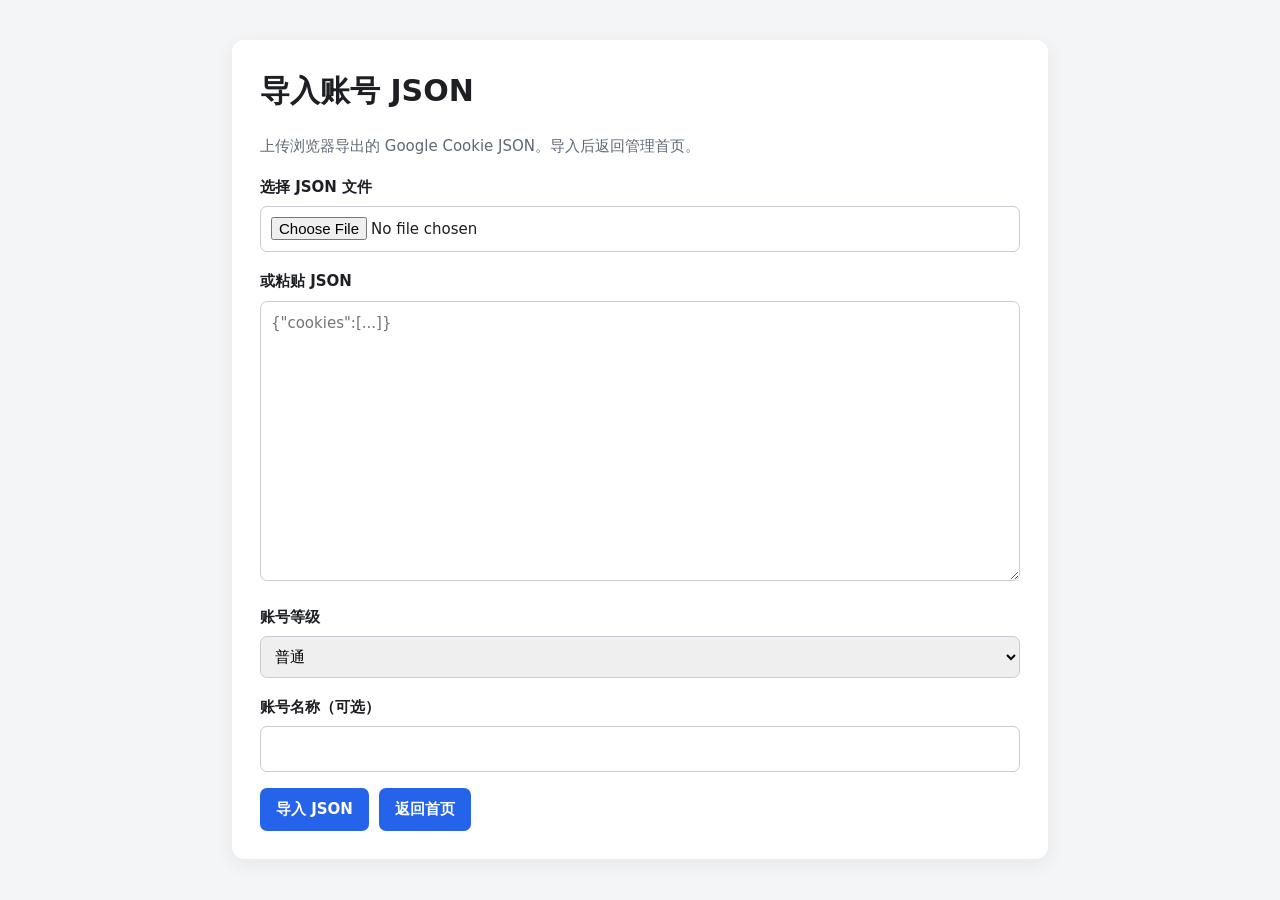
==== commit 167cb31b: "Restore direct JSON import page Serve a functional same-origin import form at the token endpoint so " ====
--- a/dual-runtime/code/import-ui.html
+++ b/dual-runtime/code/import-ui.html
@@ -1,7 +1,12 @@
 <!doctype html>
-<html lang="zh-CN"><head><meta charset="utf-8"><meta name="viewport" content="width=device-width,initial-scale=1"><meta name="referrer" content="no-referrer"><meta http-equiv="Content-Security-Policy" content="default-src 'none'; style-src 'unsafe-inline'; base-uri 'none'; form-action 'none'">
-<meta name="import-token" content="__CSRF_TOKEN__">
-<meta http-equiv="refresh" content="0;url=/#add">
-<title>添加账号</title>
-<style>body{font:15px/1.6 system-ui,sans-serif;margin:0;display:grid;place-items:center;min-height:100vh;background:#f4f5f7;color:#1d1f23}a{color:#2563eb}@media(prefers-color-scheme:dark){body{background:#111316;color:#e7e9ec}a{color:#5b8cff}}</style></head>
-<body><p>添加账号已移到管理控制台，正在跳转… <a href="/#add">没有跳转请点这里</a></p></body></html>
+<html lang="zh-CN"><head><meta charset="utf-8"><meta name="viewport" content="width=device-width,initial-scale=1"><meta name="referrer" content="no-referrer"><meta http-equiv="Content-Security-Policy" content="default-src 'none'; style-src 'unsafe-inline'; script-src 'unsafe-inline'; base-uri 'none'; form-action 'none'">
+<meta name="import-token" content="__CSRF_TOKEN__"><title>导入账号</title>
+<style>body{font:15px/1.55 system-ui,sans-serif;margin:0;background:#f4f5f7;color:#1d1f23}.box{max-width:760px;margin:40px auto;padding:28px;background:#fff;border-radius:12px;box-shadow:0 5px 20px #0001}h1{margin-top:0}label{display:block;margin:18px 0 7px;font-weight:600}input,textarea,select,button{box-sizing:border-box;font:inherit}input,textarea,select{width:100%;padding:10px;border:1px solid #c8ccd2;border-radius:7px}textarea{min-height:280px;resize:vertical}button{padding:10px 16px;border:0;border-radius:7px;background:#2563eb;color:#fff;cursor:pointer;font-weight:600}button:disabled{opacity:.55;cursor:not-allowed}.actions{display:flex;gap:10px;margin-top:16px}.muted{color:#5f6874}.result{white-space:pre-wrap;margin-top:16px;padding:12px;border-radius:7px;background:#f4f5f7}.error{background:#fff0f0;color:#a40000}@media(prefers-color-scheme:dark){body{background:#111316;color:#e7e9ec}.box{background:#1b1e23}.result{background:#272b31}input,textarea,select{background:#252a30;color:inherit;border-color:#4a525d}}</style></head>
+<body><main class="box"><h1>导入账号 JSON</h1><p class="muted">上传浏览器导出的 Google Cookie JSON。导入后返回管理首页。</p><label for="file">选择 JSON 文件</label><input id="file" type="file" accept="application/json,.json"><label for="raw">或粘贴 JSON</label><textarea id="raw" spellcheck="false" placeholder='{"cookies":[...]}'></textarea><label for="tier">账号等级</label><select id="tier"><option value="normal">普通</option><option value="pro">Pro</option><option value="ultra">Ultra 5x</option><option value="ultra20">Ultra 20x</option></select><label for="alias">账号名称（可选）</label><input id="alias" maxlength="80"><div class="actions"><button id="import">导入 JSON</button><button id="back" type="button">返回首页</button></div><div id="result" class="result" hidden></div></main>
+<script>
+const $=id=>document.getElementById(id),token=document.querySelector('meta[name="import-token"]').content;
+function show(message,error=false){const el=$('result');el.hidden=false;el.className='result'+(error?' error':'');el.textContent=message;}
+$('file').onchange=async()=>{const file=$('file').files[0];if(!file)return;try{$('raw').value=await file.text();show('已读取文件，点击“导入 JSON”。');}catch{show('无法读取该文件。',true);}};
+$('back').onclick=()=>location.href='/';
+$('import').onclick=async()=>{const button=$('import');let body;try{body=JSON.parse($('raw').value);}catch{show('JSON 格式无效。',true);return;}button.disabled=true;show('正在导入…');try{const response=await fetch('/api/import-account',{method:'POST',credentials:'same-origin',headers:{'Content-Type':'application/json','X-Import-Token':token,'X-Account-Tier':$('tier').value,'X-Account-Alias':encodeURIComponent($('alias').value.trim())},body:JSON.stringify(body)});const data=await response.json().catch(()=>({}));if(!response.ok)throw Error(data.error||'服务器拒绝导入');show('导入成功：账号 #'+data.index+'。正在返回首页…');setTimeout(()=>location.href='/',900);}catch(error){show('导入失败：'+error.message,true);button.disabled=false;}};
+</script></body></html>
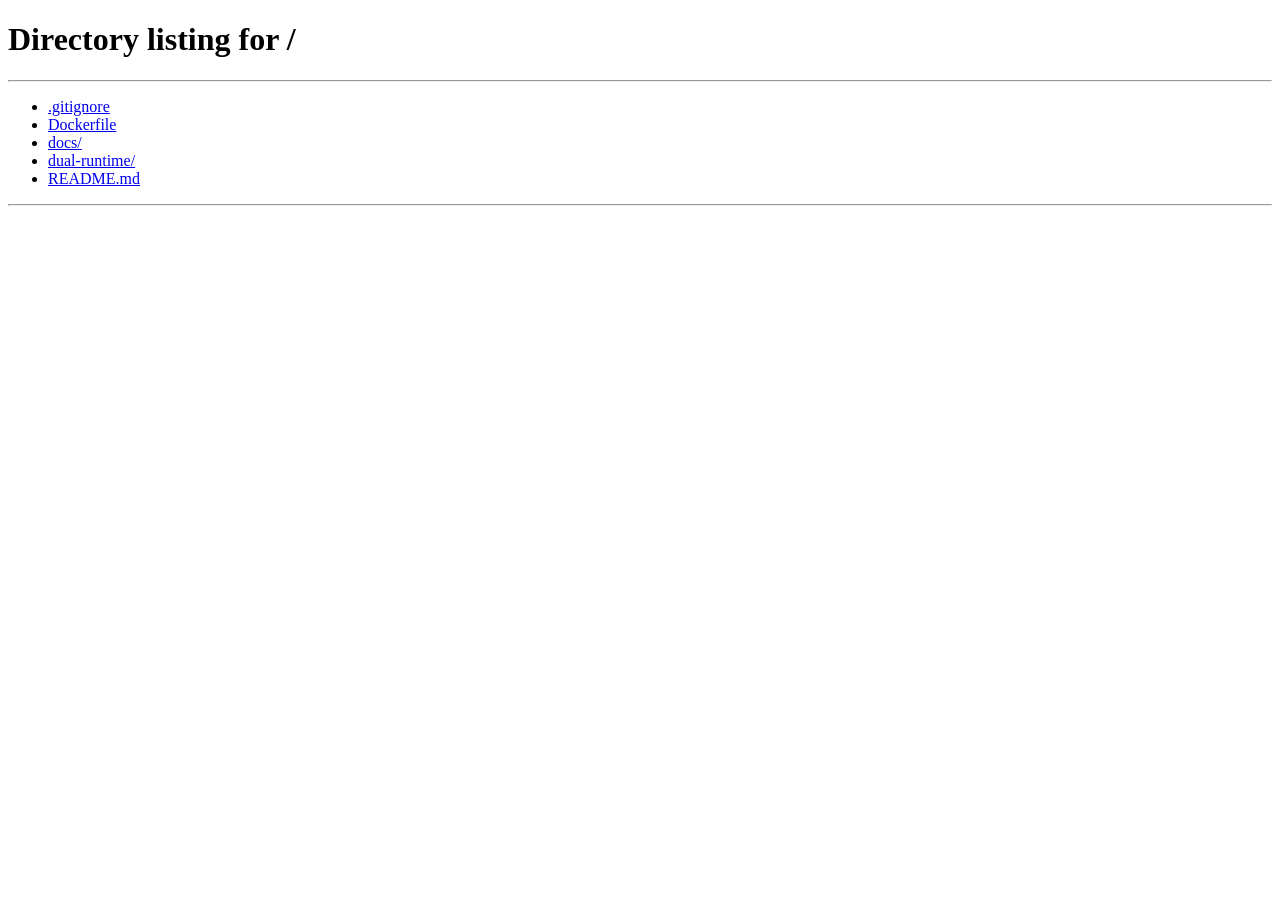
==== commit 5a20ded6: "Sync upstream GCBridge and anti-truncation updates. Preserve the project Docker configuration while " ====
--- a/dual-runtime/code/import-ui.html
+++ b/dual-runtime/code/import-ui.html
@@ -1,12 +1,7 @@
 <!doctype html>
-<html lang="zh-CN"><head><meta charset="utf-8"><meta name="viewport" content="width=device-width,initial-scale=1"><meta name="referrer" content="no-referrer"><meta http-equiv="Content-Security-Policy" content="default-src 'none'; style-src 'unsafe-inline'; script-src 'unsafe-inline'; base-uri 'none'; form-action 'none'">
-<meta name="import-token" content="__CSRF_TOKEN__"><title>导入账号</title>
-<style>body{font:15px/1.55 system-ui,sans-serif;margin:0;background:#f4f5f7;color:#1d1f23}.box{max-width:760px;margin:40px auto;padding:28px;background:#fff;border-radius:12px;box-shadow:0 5px 20px #0001}h1{margin-top:0}label{display:block;margin:18px 0 7px;font-weight:600}input,textarea,select,button{box-sizing:border-box;font:inherit}input,textarea,select{width:100%;padding:10px;border:1px solid #c8ccd2;border-radius:7px}textarea{min-height:280px;resize:vertical}button{padding:10px 16px;border:0;border-radius:7px;background:#2563eb;color:#fff;cursor:pointer;font-weight:600}button:disabled{opacity:.55;cursor:not-allowed}.actions{display:flex;gap:10px;margin-top:16px}.muted{color:#5f6874}.result{white-space:pre-wrap;margin-top:16px;padding:12px;border-radius:7px;background:#f4f5f7}.error{background:#fff0f0;color:#a40000}@media(prefers-color-scheme:dark){body{background:#111316;color:#e7e9ec}.box{background:#1b1e23}.result{background:#272b31}input,textarea,select{background:#252a30;color:inherit;border-color:#4a525d}}</style></head>
-<body><main class="box"><h1>导入账号 JSON</h1><p class="muted">上传浏览器导出的 Google Cookie JSON。导入后返回管理首页。</p><label for="file">选择 JSON 文件</label><input id="file" type="file" accept="application/json,.json"><label for="raw">或粘贴 JSON</label><textarea id="raw" spellcheck="false" placeholder='{"cookies":[...]}'></textarea><label for="tier">账号等级</label><select id="tier"><option value="normal">普通</option><option value="pro">Pro</option><option value="ultra">Ultra 5x</option><option value="ultra20">Ultra 20x</option></select><label for="alias">账号名称（可选）</label><input id="alias" maxlength="80"><div class="actions"><button id="import">导入 JSON</button><button id="back" type="button">返回首页</button></div><div id="result" class="result" hidden></div></main>
-<script>
-const $=id=>document.getElementById(id),token=document.querySelector('meta[name="import-token"]').content;
-function show(message,error=false){const el=$('result');el.hidden=false;el.className='result'+(error?' error':'');el.textContent=message;}
-$('file').onchange=async()=>{const file=$('file').files[0];if(!file)return;try{$('raw').value=await file.text();show('已读取文件，点击“导入 JSON”。');}catch{show('无法读取该文件。',true);}};
-$('back').onclick=()=>location.href='/';
-$('import').onclick=async()=>{const button=$('import');let body;try{body=JSON.parse($('raw').value);}catch{show('JSON 格式无效。',true);return;}button.disabled=true;show('正在导入…');try{const response=await fetch('/api/import-account',{method:'POST',credentials:'same-origin',headers:{'Content-Type':'application/json','X-Import-Token':token,'X-Account-Tier':$('tier').value,'X-Account-Alias':encodeURIComponent($('alias').value.trim())},body:JSON.stringify(body)});const data=await response.json().catch(()=>({}));if(!response.ok)throw Error(data.error||'服务器拒绝导入');show('导入成功：账号 #'+data.index+'。正在返回首页…');setTimeout(()=>location.href='/',900);}catch(error){show('导入失败：'+error.message,true);button.disabled=false;}};
-</script></body></html>
+<html lang="zh-CN"><head><meta charset="utf-8"><meta name="viewport" content="width=device-width,initial-scale=1"><meta name="referrer" content="no-referrer"><meta http-equiv="Content-Security-Policy" content="default-src 'none'; style-src 'unsafe-inline'; base-uri 'none'; form-action 'none'">
+<meta name="import-token" content="__CSRF_TOKEN__">
+<meta http-equiv="refresh" content="0;url=/#add">
+<title>添加账号</title>
+<style>body{font:15px/1.6 system-ui,sans-serif;margin:0;display:grid;place-items:center;min-height:100vh;background:#f4f5f7;color:#1d1f23}a{color:#2563eb}@media(prefers-color-scheme:dark){body{background:#111316;color:#e7e9ec}a{color:#5b8cff}}</style></head>
+<body><p>添加账号已移到管理控制台，正在跳转… <a href="/#add">没有跳转请点这里</a></p></body></html>
